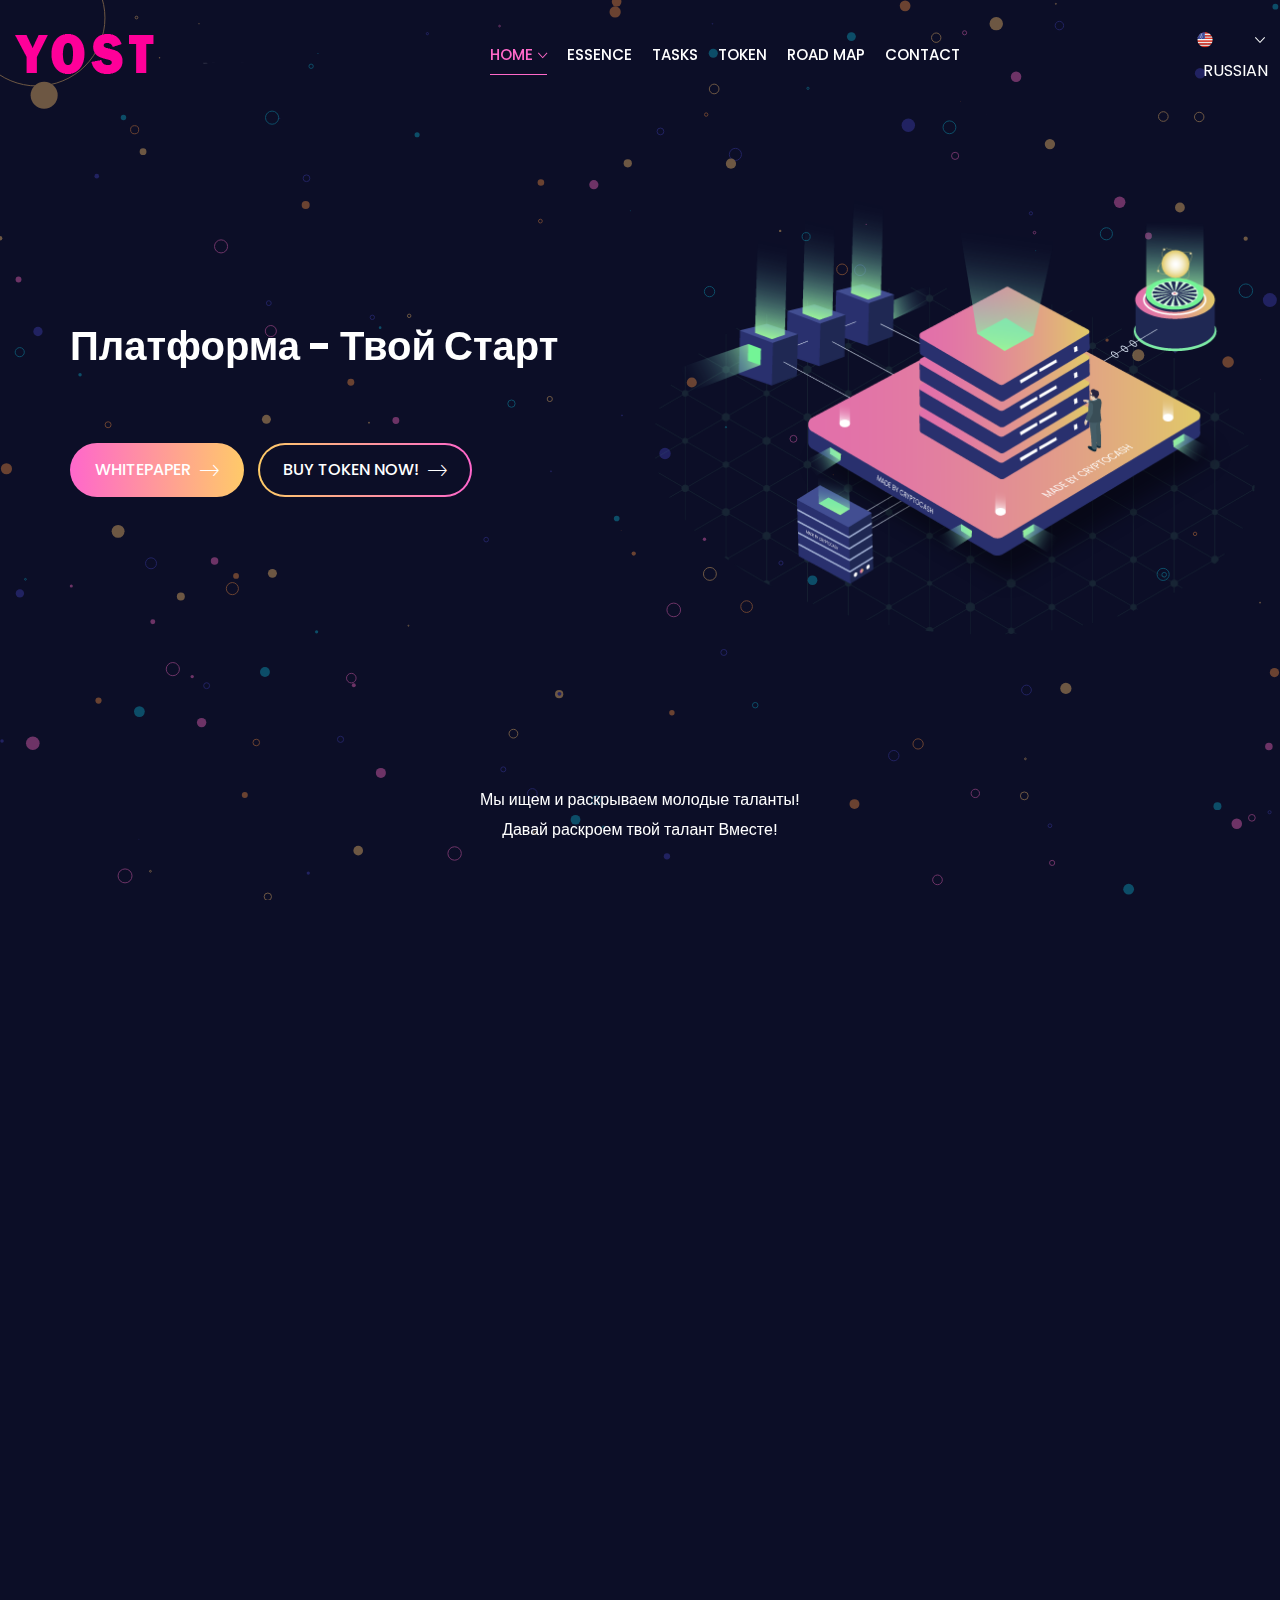
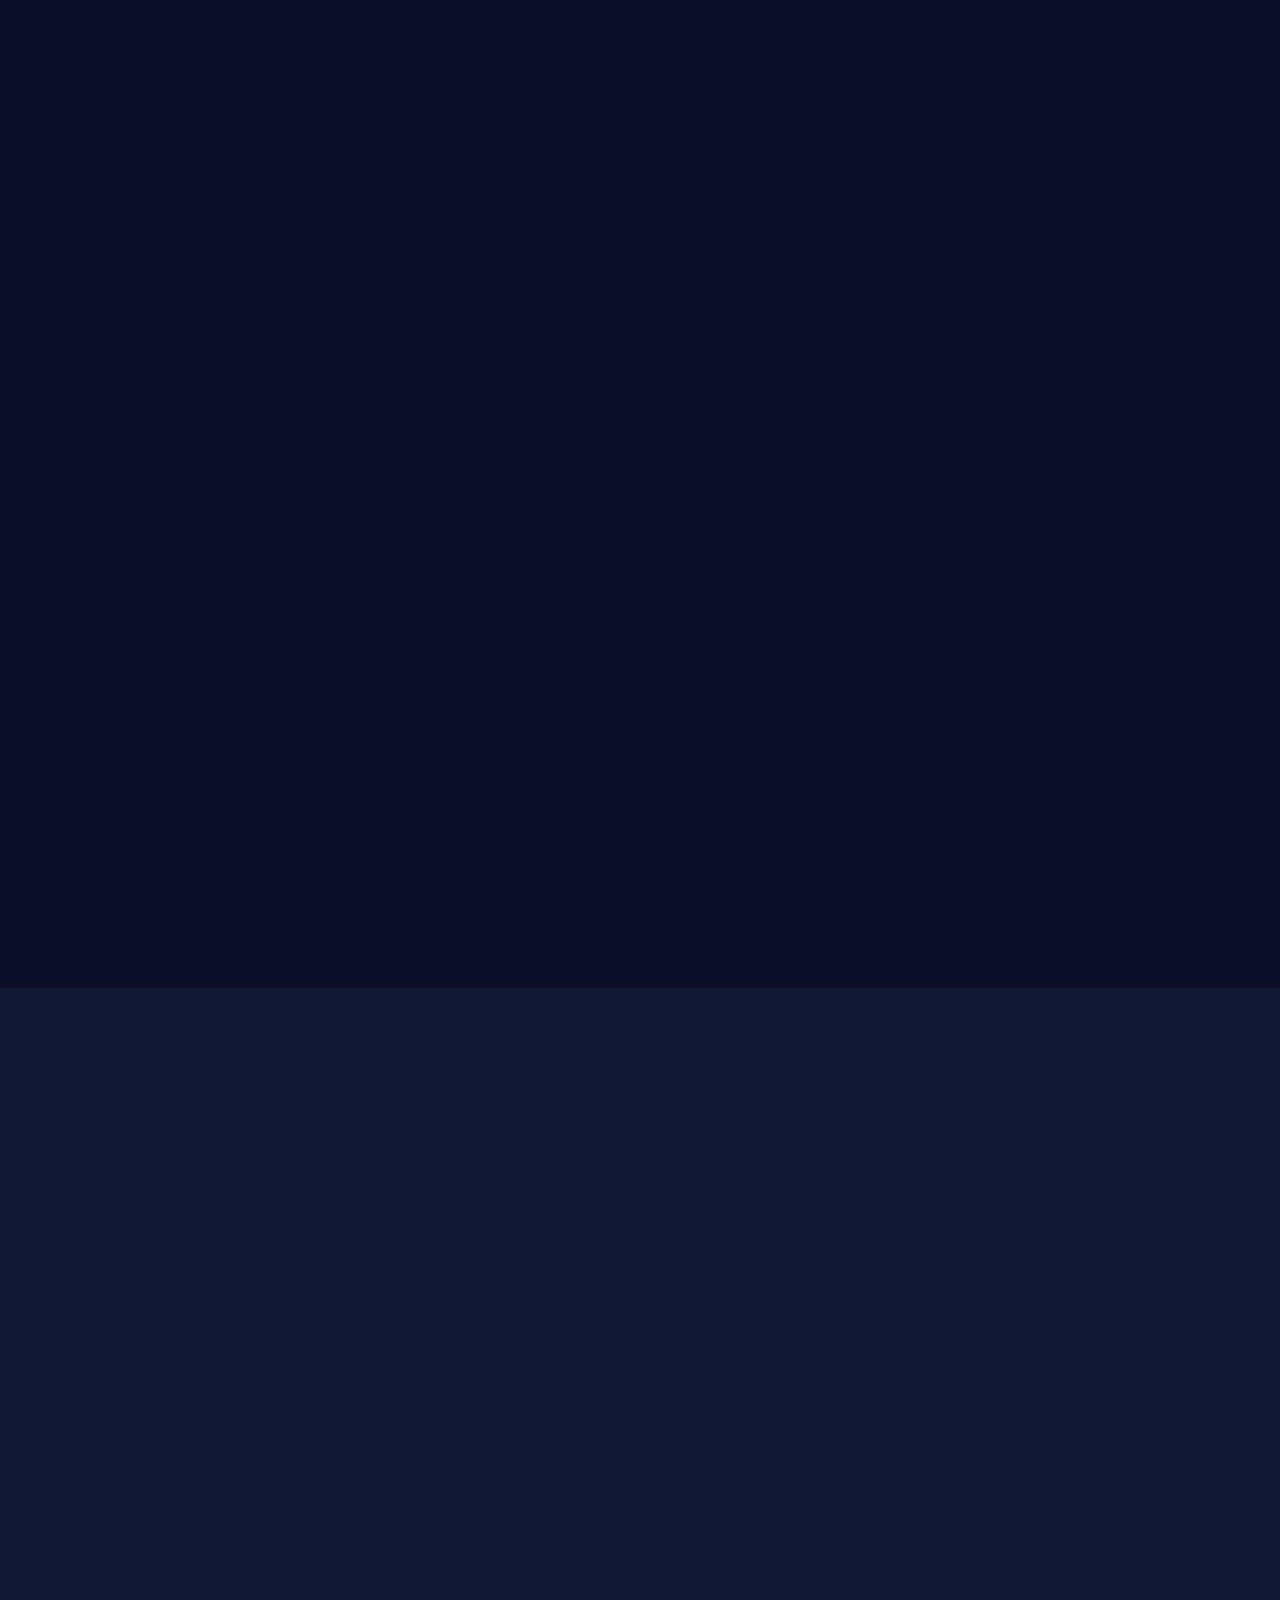
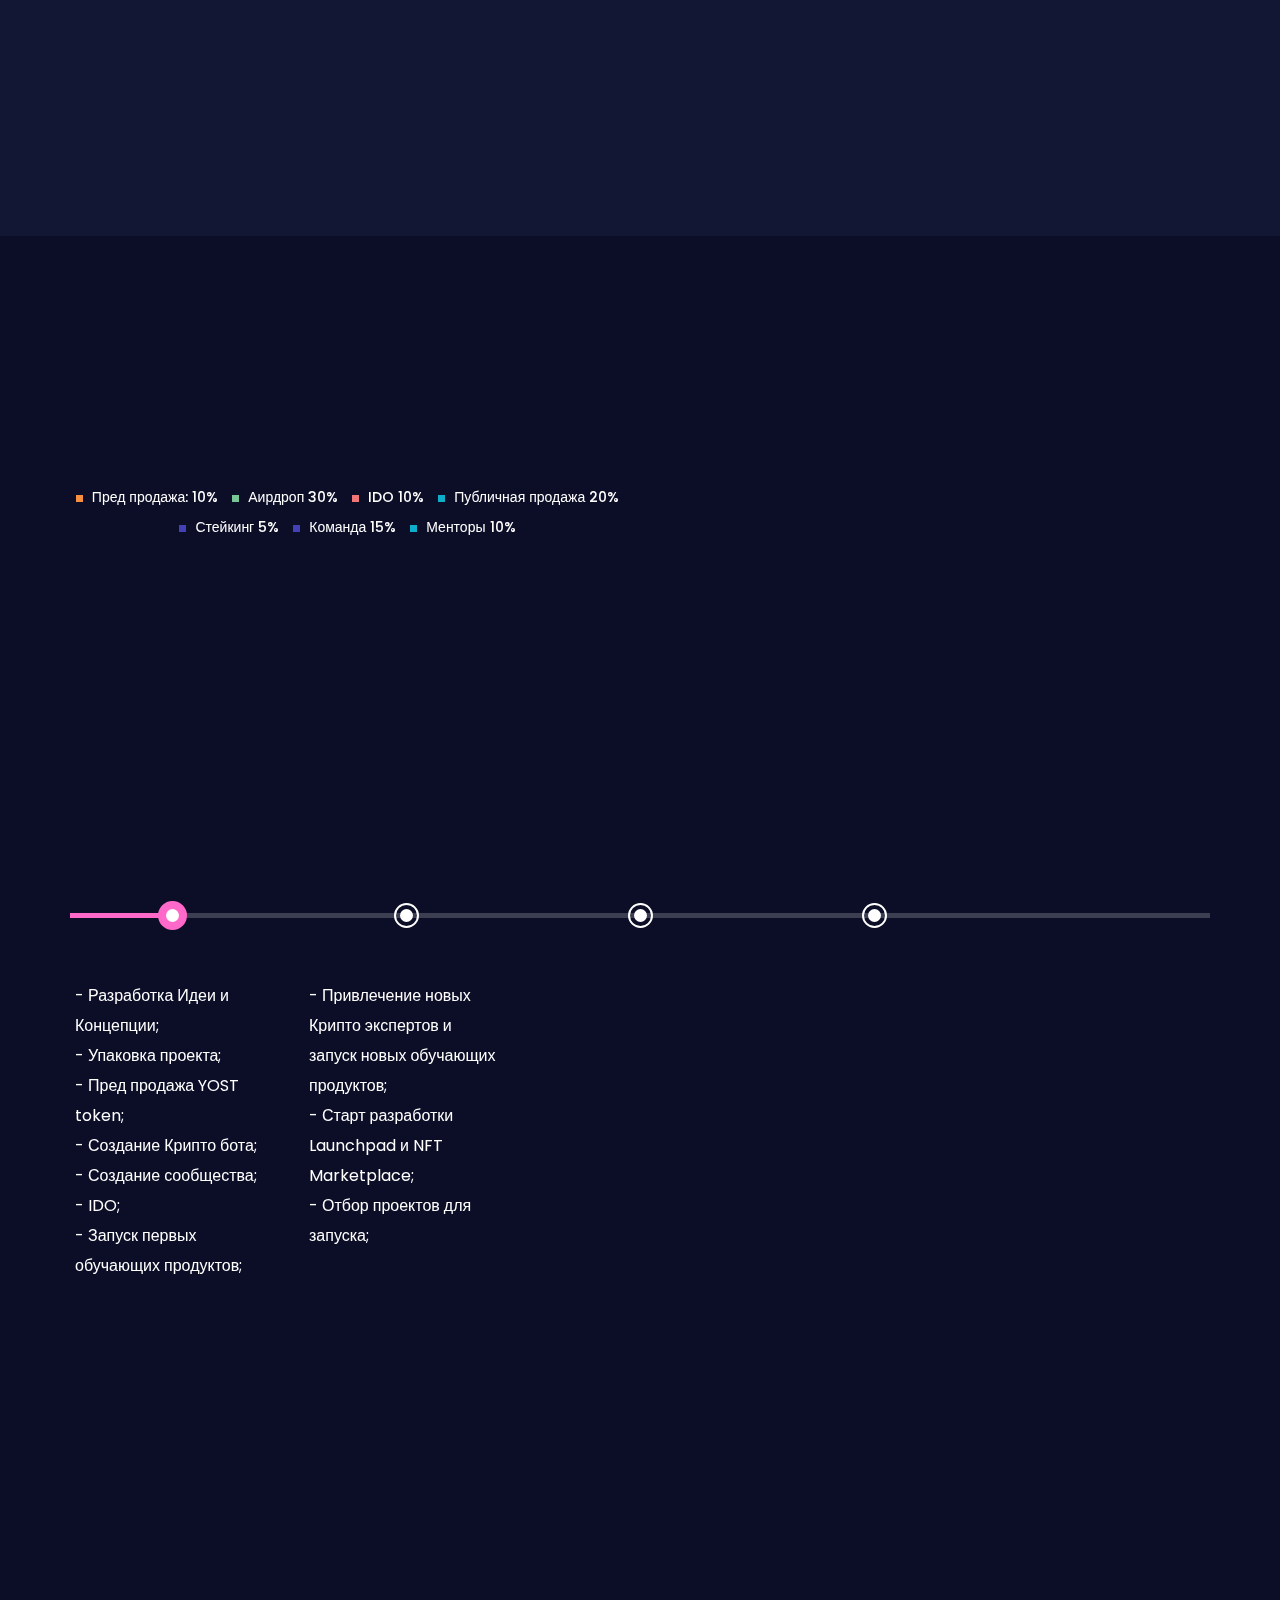
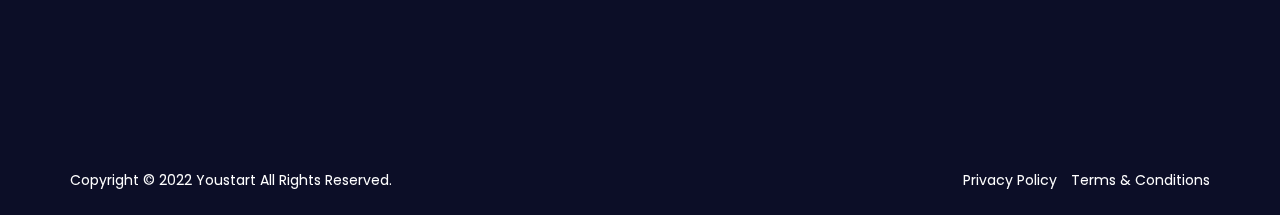
==== ru.html @ 44688e1a "Update ru.html" ====
<!DOCTYPE html>
<html lang="en">
<head>
<!-- Meta -->
<meta charset="utf-8">
<meta http-equiv="X-UA-Compatible" content="IE=edge">
<meta name="viewport" content="width=device-width, initial-scale=1">

<!-- SITE TITLE -->
<title>Project - Yourstart</title>
<!-- Favicon Icon -->
<link rel="shortcut icon" type="image/x-icon" href="images/favicon.png">
<!-- Animation CSS -->
<link rel="stylesheet" href="css/animate.css">
<!-- Latest Bootstrap min CSS -->
<link rel="stylesheet" href="css/bootstrap.min.css">
<!-- Google Font -->
<link href="https://fonts.googleapis.com/css?family=Poppins:100,200,300,400,500,600,700,800,900" rel="stylesheet">
<!-- Font Awesome CSS -->
<link rel="stylesheet" href="css/font-awesome.min.css">
<!-- ionicons CSS -->
<link rel="stylesheet" href="css/ionicons.min.css">
<!-- cryptocoins CSS -->
<link rel="stylesheet" href="css/cryptocoins.css">
<!--- owl carousel CSS-->
<link rel="stylesheet" href="css/owl.carousel.min.css">
<link rel="stylesheet" href="css/owl.theme.default.min.css">
<!-- Magnific Popup CSS -->
<link rel="stylesheet" href="css/magnific-popup.css">
<link rel="stylesheet" href="css/spop.min.css">
<!-- Style CSS -->
<link rel="stylesheet" href="css/style.css">
<link rel="stylesheet" href="css/responsive.css">
<!-- Color CSS -->
<link id="layoutstyle" rel="stylesheet" href="css/theme.css">

<!-- Global site tag (gtag.js) - Google Analytics -->
<script async src="https://www.googletagmanagera.com/gtag/js?id=UA-106310707-1"></script>
<script>
  window.dataLayer = window.dataLayer || [];
  function gtag(){dataLayer.push(arguments);}
  gtag('js', new Date());
 gtag('config', 'UA-106310707-1', { 'anonymize_ip': true });
</script>

<!-- Start of StatCounter Code -->
<script>
	<!--
	var sc_project=11921154;
	var sc_security="6c07f98b";
		var scJsHost = (("https:" == document.location.protocol) ?
		"https://secure." : "http://www.");
			//-->
			
document.write("<sc"+"ript src='" +scJsHost +"statcounter.com/counter/counter.js'></"+"script>");
</script>
<noscript><div class="statcounter"><a title="web analytics" href="https://statcountera.com/"><img class="statcounter" src="https://c.statcountera.com/11921154/0/6c07f98b/0/" alt="web analytics"></a></div></noscript>
<!-- End of StatCounter Code -->

</head>

<body class="v_dark" data-spy="scroll" data-offset="110">


<!-- START LOADER -->
<div id="loader-wrapper">
    <div id="loading-center-absolute">
        <div class="object" id="object_four"></div>
        <div class="object" id="object_three"></div>
        <div class="object" id="object_two"></div>
        <div class="object" id="object_one"></div>
    </div>
    <div class="loader-section section-left"></div>
    <div class="loader-section section-right"></div>

</div>
<!-- END LOADER --> 

<!-- START HEADER -->
<header class="header_wrap fixed-top">
	<div class="container-fluid">
		<nav class="navbar navbar-expand-lg"> 
			<a class="navbar-brand page-scroll animation" href="#home_section" data-animation="fadeInDown" data-animation-delay="1s"> 
            	<img class="logo_light" src="images/logo.png" alt="logo"> 
                <img class="logo_dark" src="images/logo_dark.png" alt="logo"> 
            </a>
            <button class="navbar-toggler animation" type="button" data-toggle="collapse" data-target="#navbarSupportedContent" aria-controls="navbarSupportedContent" aria-expanded="false" aria-label="Toggle navigation" data-animation="fadeInDown" data-animation-delay="1.1s"> 
                <span class="ion-android-menu"></span> 
            </button>
			<div class="collapse navbar-collapse" id="navbarSupportedContent">
                <ul class="navbar-nav m-auto">
                    <li class="dropdown animation" data-animation="fadeInDown" data-animation-delay="1.1s">
						<a data-toggle="dropdown" class="nav-link dropdown-toggle active" href="#">Home</a>
							
                    <li class="animation" data-animation="fadeInDown" data-animation-delay="1.2s"><a class="nav-link page-scroll nav_item" href="#service">Essence</a></li>
                    <li class="animation" data-animation="fadeInDown" data-animation-delay="1.3s"><a class="nav-link page-scroll nav_item" href="#about">Tasks</a></li>
                    <li class="animation" data-animation="fadeInDown" data-animation-delay="1.4s"><a class="nav-link page-scroll nav_item" href="#token">Token</a></li>
                    <li class="animation" data-animation="fadeInDown" data-animation-delay="1.5s"><a class="nav-link page-scroll nav_item" href="#roadmap">Road Map</a></li>
                    
                    
                    <li class="animation" data-animation="fadeInDown" data-animation-delay="1.8s"><a class="nav-link page-scroll nav_item" href="#contact">Contact</a></li>
                </ul>
                <ul class="navbar-nav nav_btn align-items-center">
                    <li class="animation" data-animation="fadeInDown" data-animation-delay="1.9s">
                        <div class="lng_dropdown">
                          <select onchange="location = this.value;" name="countries" id="lng_select">
                            <option value="ru.html" data-image="images/eng.png" data-title="Englisha">RUSSIAN</option>
                            <option value="index.html" data-image="images/eng.png" data-title="France">ENGLISH</option>
                            
                            
                          </select>
                        </div>
                    </li>
                    
                </ul>
			</div>
		</nav>
	</div>
</header>
<!-- END HEADER --> 

<!-- START SECTION BANNER -->

<section id="home_section" class="section_banner bg_black_dark" data-z-index="1" data-parallax="scroll" data-image-src="assets/images/banner_bg2.png">
    
    <canvas id="banner_canvas" class="transparent_effect fixed"></canvas>
    <div class="container">
        <div class="row align-items-center">
            <div class="col-lg-6 col-md-12 col-sm-12 order-lg-first">
                <div class="banner_text_s2 text_md_center">
                    <h1 class="animation text-white" data-animation="fadeInUp" data-animation-delay="1.1s"><strong>Платформа - Твой Старт</strong></h1>
                    
                    <div class="transparent_bg tk_counter_inner m-lg-0 banner_token text-center px-0 animation" data-animation="fadeIn" data-animation-delay="1.4s">
                       
                    </div>
                    <div class="btn_group pt-2 pb-3 animation" data-animation="fadeInUp" data-animation-delay="1.4s"> 
                        <a href="#whitepaper" class="btn btn-default btn-radius nav-link content-popupa">Whitepaper <i class="ion-ios-arrow-thin-right"></i></a> 
                        <a href="#" class="btn btn-border btn-radius">Buy Token Now! <i class="ion-ios-arrow-thin-right"></i></a> 
                    </div>
                    
                    <div id="whitepaper" class="team_pop mfp-hide">
                        <div class="row m-0">
                            <div class="col-md-7">
                                <div class="pt-3 pb-3">
                                    <div class="title_dark title_border"> 
                                        <h4>Download Whitepaper</h4>
                                        <p>A purely peer-to-peer version of electronic cash would allow online payments to be sent directly from one party to another without going through a financial institution.Digital signatures provide part of the solution, but the main benefits are lost if a trusted third party is still required to prevent double-spending.</p>
                                        <p>The network timestamps transactions by hashing them into an ongoing chain of hash-based proof-of-work, forming a record that cannot be changed without redoing the proof-of-work.</p>
										<a href="#" class="btn btn-default btn-radius">Download Now <i class="ion-ios-arrow-thin-right"></i></a>

                                    </div>
                                </div>
                            </div>
                            <div class="col-md-5"> 
                                <img class="pt-3 pb-3" src="images/whitepaper.png" alt="whitepaper"> 
                            </div>
                            
                        </div>
                    </div>
                </div>
            </div>
            <div class="col-lg-6 col-md-12 col-sm-12 order-first">
                <div class="banner_image_right res_md_mb_50 res_xs_mb_30 animation" data-animation-delay="1.5s" data-animation="fadeInRight"> 
                    <img alt="banner_vector2" src="images/banner_img2.png"> 
                </div>
          	</div>
        </div>
        </div>
    
    
    
</section>







<!-- END SECTION BANNER --> 

<!-- START SECTION SERVICES -->
<section id="service" class="small_pb small_pt">
	<div class="container">
		<div class="row align-items-center">
			<div class="col-lg-8 offset-lg-2 col-md-12 col-sm-12">
				<div class="title_default_light title_border text-center">
                  
                  <p class="animation" data-animation="fadeInUp" data-animation-delay="0.4s">
Мы ищем и раскрываем молодые таланты!

<br>
Давай раскроем твой талант Вместе!</p>

<h4 class="animation" data-animation="fadeInUp" data-animation-delay="0.2s">Essence
</h4>
        		</div>
			</div>
        </div>
        <div class="row">
            <div class="col-lg-4 col-md-6 col-sm-12">
            	<div class="box_wrap text-center animation" data-animation="fadeInUp" data-animation-delay="0.6s">
                	<img src="images/service_icon1.png" alt="service_icon1">
                    <h4>Крипто Академию</h4>
                    <p></p>
                </div>
            </div>
            
            <div class="col-lg-4 col-md-6 col-sm-12">
            	<div class="box_wrap text-center animation" data-animation="fadeInUp" data-animation-delay="1s">
                	<img src="images/service_icon3.png" alt="service_icon3">
                    <h4>Стартап инкубатор</h4>
                    
                </div>
            </div>
            <div class="col-lg-4 col-md-6 col-sm-12">
            	<div class="box_wrap text-center animation" data-animation="fadeInUp" data-animation-delay="1s">
                	<img src="images/service_icon4.png" alt="service_icon4">
                    <h4>Лаунчпад для запуска Стартапов;</h4>
                    
                </div>
            </div>
            <div class="col-lg-4  col-md-6 col-sm-12">
            	<div class="box_wrap text-center animation" data-animation="fadeInUp" data-animation-delay="1s">
                	<img src="images/service_icon5.png" alt="service_icon5">
                    <h4>NFT Маркетплейс</h4>
                    
                </div>
            </div>
            <div class="col-lg-4 col-md-6 col-sm-12">
            	<div class="box_wrap text-center animation" data-animation="fadeInUp" data-animation-delay="1s">
                	<img src="images/service_icon6.png" alt="service_icon6">
                    <h4>Маркетплейс цифровых товаров</h4>
                    
                </div>
            </div>
    	</div>
  	</div>
</section>
<!-- END SECTION SERVICES --> 

<!-- START SECTION ABOUT US -->
<section id="about" class="small_pt">
    <div class="container">
        <div class="row align-items-center">
            <div class="col-lg-6 col-md-12 col-sm-12">
            	<div class="text_md_center">
                	<img class="animation" data-animation="zoomIn" data-animation-delay="0.2s" src="images/about_img2.png" alt="aboutimg2"> 
                </div>
            </div>
            <div class="col-lg-6 col-md-12 col-sm-12 res_md_mt_30 res_sm_mt_20">
                <div class="title_default_light title_border">
                  <h4 class="animation" data-animation="fadeInUp" data-animation-delay="0.2s">Задачи</h4>
                  <p class="animation" data-animation="fadeInUp" data-animation-delay="0.4s">

🔵Повышение финансовой грамотности населения;
<br>
🔵Предоставление людям по всему миру знаний и инструментов для получения дохода на рынке криптовалют;
<br>
🔵Помощь молодым стартапам
с запуском собственных криптопроектов;
<br>
🔵Возможность для художников монетизировать свое искусство через NFT;

🔵Возможность инвестировать в проекты на ранней стадии. </p>
                  <br><br>
                  
                  <h4 class="animation" data-animation="fadeInUp" data-animation-delay="0.2s">Your Start токен - YOST</h4>
                  
                           <p class="animation" data-animation="fadeInUp" data-animation-delay="0.4s">

Применение:
<br>
- Стейкинг;
<br>
- Фарминг;
<br>
- Покупка обучающих продуктов в Крипто Академии;
<br>
- Возможность участия в Лаунчпад новых IDO;
<br>
- AirDrop от новых проектов на Launchpad;
<br>
- Оплата комиссии за выпуск и транзакции NFT на нашем Marketplace. 
</p>
                </div>
                
            </div>
        </div>
    </div>
</section>
<!-- END SECTION ABOUT US --> 

<!-- START SECTION TOKEN SALE -->
<section id="token" class="section_token token_sale bg_light_dark" data-z-index="1" data-parallax="scroll" data-image-src="assets/images/token_bg.png">
	<div class="container">
        <div class="row">
			<div class="col-lg-6 offset-lg-3 col-md-12 col-sm-12">
                <div class="title_default_light title_border text-center">
                    <h4 class="animation" data-animation="fadeInUp" data-animation-delay="0.2s">Общее предложение:<br>
10 000 000 YOST</h4>
                    <p class="animation" data-animation="fadeInUp" data-animation-delay="0.4s">
 

Your Start токен
<br>
имеет дефляционную модель.
25% дохода от продажи продуктов будет использовано для выкупа и сжигания YOST,
пока общее предложение не достигнет 1 000 000 YOST.
<br>
Стоимость токена на старте $1
<br>
Стоимость токена будет увеличиваться планомерно, пропорционально капитализации и обращению токенов на рынке.
<br>
Ценовая политика будет регулироваться за счет 
органического роста, собственного обеспечения ликвидности и предложения,
и будет направлена на устранение пампов и дампов, во избежание потери денег инвесторами.
Цена возможной продажи токена инвесторами должна быть равна или выше цены покупки.
При достижении определенного уровня цена должна не снижаться, а только расти.
<br>
Наша цель на 2030 год
поднять цену токена до $1000
<br>
Для достижения цены 1 YOST - 1000$
Нужно достичь
капитализации 1 миллиард $
и сократить общее предложение YOST 
до 1 миллиона токенов,
за счет сжигания.</p>
                </div>
			</div>
        </div>
        <div class="row align-items-center">
        	<div class="col-lg-3">
            	
                
                
            </div>
            <div class="col-lg-6">
            	<div class="token_sale res_md_mb_40 res_md_mt_40 res_sm_mb_30 res_sm_mt_30">
                    
                </div>  
            </div>
          
        </div>
    </div>
</section>
<!-- END SECTION TOKEN SALE --> 

<!-- START SECTION TOKEN PROCEEDS & DISTRIBUTION -->
<section>
	<div class="container">
		<div class="row">
			<div class="col-lg-6 col-md-12 col-sm-12 res_md_mb_40">
                <div class="title_default_light title_border text-center">
                    <h4 class="animation" data-animation="fadeInUp" data-animation-delay="0.2s">Token Distribution</h4>
                </div>
                <div class="lg_pt_20 res_sm_pt_0 text-center animation" data-animation="fadeInRight" data-animation-delay="0.2s"> 
                    <imga src="images/sale-proceeds3.png" alt="sale-proceeds3"> 
                </div>
                <div class="divider small_divider"></div>
                <ul class="list_none list_chart text-center">
                	<li>
                    	<span class="chart_bx color1"></span>
                    	<span>Пред продажа: 10%</span>
                    </li>
                    <li>
                    	<span class="chart_bx color2"></span>
                    	<span>Аирдроп 30%</span>
                    </li>
                    <li>
                    	<span class="chart_bx color3"></span>
                    	<span>IDO 10%</span>
                    </li>
                    <li>
                    	<span class="chart_bx color4"></span>
                    	<span>Публичная продажа 20%</span>
                    </li>
                    <li>
                    	<span class="chart_bx color5"></span>
                    	<span>Стейкинг 5%</span>
                    </li>
                      <li>
                    	<span class="chart_bx color5"></span>
                    	<span>Команда 15%</span>
                    </li>
                    <li>
                    	<span class="chart_bx color4"></span>
                    	<span>Менторы 10%</span>
                    </li>
                </ul>
			</div>
            
        </div>    
  </div>
</section>
<!-- END SECTION TOKEN PROCEEDS & DISTRIBUTION -->

<!-- START SECTION TIMELINE -->
<section id="roadmap" class="small_pb">
    <div class="container">
    <div class="row text-center">
      <div class="col-lg-8 col-md-12 offset-lg-2">
        <div class="title_default_light title_border text-center">
          <h4 class="animation" data-animation="fadeInUp" data-animation-delay="0.2s">Roadmap</h4>
          <p class="animation" data-animation="fadeInUp" data-animation-delay="0.4s">let's discover your talent together.</p>
        </div>
      </div>
    </div>
    </div>
    <div class="container">
  	<div class="row">
    	<div class="col-md-12">
            <div class="timeline owl-carousel small_space">
              <div class="item">
                <div class="timeline_box complete">
                  <div class="timeline_inner">
                    <div class="timeline_circle"></div>
                    <h6 class="animation" data-animation="fadeInUp" data-animation-delay="0.3s">2-3 квартал 2022</h6>
                    <p class="animation" data-animation="fadeInUp" data-animation-delay="0.4s">
    <ul style="text-align: left; color: white;">                				

- Разработка Идеи и Концепции;<br>
- Упаковка проекта;<br>
- Пред продажа YOST token;<br>
- Создание Крипто бота;<br>
- Создание сообщества;<br>
- IDO;<br>
- Запуск первых обучающих продуктов;</
</p>

     </u>            </div>
                </div>
              </div>
              
              <div class="item">
                <div class="timeline_box">
                  <div class="timeline_inner">
                    <div class="timeline_circle"></div>
                    <h6 class="animation" data-animation="fadeInUp" data-animation-delay="0.3s">4 квартал 2022</h6>
                    <p class="animation" data-animation="fadeInUp" data-animation-delay="0.4s">
                    				<ul style="text-align: left; color: white;">   
- Привлечение новых Крипто экспертов
и запуск новых обучающих продуктов;<br>
- Старт разработки Launchpad
и NFT Marketplace;<br>
- Отбор проектов для запуска;
</ul>
 </p>
                  </div>
                </div>
              </div>
              <div class="item">
                <div class="timeline_box">
                  <div class="timeline_inner">
                    <div class="timeline_circle"></div>
                    <h6 class="animation" data-animation="fadeInUp" data-animation-delay="0.3s">1 квартал 2023:</h6>
                    <p class="animation" data-animation="fadeInUp" data-animation-delay="0.4s">
- Запуск Launchpad;</p>
                  </div>
                </div>
              </div>
              <div class="item">
                <div class="timeline_box">
                  <div class="roadmap_inner">
                    <div class="timeline_circle"></div>
                    <h6 class="animation" data-animation="fadeInUp" data-animation-delay="0.3s">- 2 квартал 2023:</h6>
                    <p class="animation" data-animation="fadeInUp" data-animation-delay="0.4s">
- Запуск NFT Marketplace;</p>
                  </div>
                </div>
              </div>
              
            </div>
    	</div>
    </div>
  </div>
</section>
<!-- END SECTION TIMELINE --> 

<!-- START SECTION TEAM -->
            
<!-- END SECTION TEAM --> 

<!-- START SECTION FAQ -->
 
<!-- END SECTION FAQ -->

<!-- START SECTION BLOG -->

<!-- END SECTION BLOG -->

<!-- START CLIENTS SECTION -->

<!-- END CLIENTS SECTION -->

<!-- START SECTION CONTACT -->
<section id="contact" class="contact_section small_pt">
	<div class="container">
    	<div class="row">
        	<div class="col-lg-8 col-md-12 offset-lg-2">
              <div class="title_default_light title_border text-center">
                <h4 class="animation" data-animation="fadeInUp" data-animation-delay="0.2s">Get In Touch!</h4>
              </div>
            </div>
        </div>
        <div class="row align-items-center small_space">
            <div class="col-lg-4 col-md-6 offset-lg-2">
            	<div class="bg_light_dark  contact_box_s2 animation" data-animation="fadeInLeft" data-animation-delay="0.1s">
                    <div class="contact_title">
                        <h5 class="animation" data-animation="fadeInUp" data-animation-delay="0.2s">Contact With Us</h5>
                        
                    </div>
           
                  <div class="contct_follow pt-2 pt-md-4">
                      <span class="text-uppercase animation" data-animation="fadeInUp" data-animation-delay="0.2s">Follow Us</span>
                      <ul class="list_none social_icon">
                        <li class="animation" data-animation="fadeInUp" data-animation-delay="0.4s"><a href="#"><i class=" fa fa-facebook"></i></a></li>
                        <li class="animation" data-animation="fadeInUp" data-animation-delay="0.5s"><a href="#"><i class=" fa fa-twitter"></i></a></li>
                        
                        <li class="animation" data-animation="fadeInUp" data-animation-delay="0.7s"><a href="#"><i class=" fa fa-pinterest"></i></a></li>
                        
                     </ul>
                 </div>
              	</div>
            </div>
            <div class="col-lg-5 col-md-6">
            	<div class="pt-4 pt-md-0 animation" data-animation="fadeInRight" data-animation-delay="0.1s">
        
                </div>
        	</div>
        </div>
	</div>
</section>
<!-- END SECTION CONTACT --> 

<!-- START FOOTER SECTION -->
<footer>

    <div class="bottom_footer">
    <div class="container">
      <div class="row">
        <div class="col-md-6">
          <p class="copyright">Copyright &copy; 2022 Youstart All Rights Reserved.</p>
        </div>
        <div class="col-md-6">
          <ul class="list_none footer_menu">
            <li><a href="#">Privacy Policy</a></li>
            <li><a href="#">Terms & Conditions</a></li>
          </ul>
        </div>
      </div>
    </div>
    </div>
</footer>
<!-- END FOOTER SECTION --> 

<a href="#" class="scrollup btn-default"><i class="ion-ios-arrow-up"></i></a> 

<!-- Latest jQuery --> 
<script src="js/jquery-1.12.4.min.js"></script> 
<!-- Latest compiled and minified Bootstrap --> 
<script src="js/bootstrap.min.js"></script> 
<!-- owl-carousel min js  --> 
<script src="js/owl.carousel.min.js"></script> 
<!-- magnific-popup min js  --> 
<script src="js/magnific-popup.min.js"></script> 
<!-- waypoints min js  --> 
<script src="js/waypoints.min.js"></script> 
<!-- parallax js  --> 
<script src="js/parallax.js"></script> 
<!-- countdown js  --> 
<script src="js/jquery.countdown.min.js"></script> 
<!-- particles min js  --> 
<script src="js/particles.min.js"></script> 
<!-- scripts js --> 
<script src="js/jquery.dd.min.js"></script> 
<!-- jquery.counterup.min js --> 
<script src="js/jquery.counterup.min.js"></script> 
<!-- modern_canvas js --> 
<script src="js/modern_canvas.js"></script> 
<script src="js/spop.min.js"></script> 
<script src="js/notification.js"></script> 
<!-- scripts js --> 
<script src="js/scripts.js"></script>
</body>
</html>
---- css/cryptocoins.css ----
/*! Cryptocoins - cryptocurrency icon font | https://github.com/allienworks/cryptocoins */

@font-face {
  font-family: "cryptocoins";
  src: url('../fonts/cryptocoins.woff2') format('woff2'),
    url('../fonts/cryptocoins.woff') format('woff'),
    url('../fonts/cryptocoins.ttf') format('truetype');
}

/* .cc:before { */
.cc::before {
  font-family: "cryptocoins";
    -webkit-font-smoothing: antialiased;
    -moz-osx-font-smoothing: grayscale;
  font-style: normal;
  font-variant: normal;
  font-weight: normal;
  /* speak: none; only necessary if not using the private unicode range (firstGlyph option) */
  text-decoration: none;
  text-transform: none;
}


.cc.ADA-alt::before {
  content: "\E001";
}

.cc.ADA::before {
  content: "\E002";
}

.cc.ADC-alt::before {
  content: "\E003";
}

.cc.ADC::before {
  content: "\E004";
}

.cc.AEON-alt::before {
  content: "\E005";
}

.cc.AEON::before {
  content: "\E006";
}

.cc.AMP-alt::before {
  content: "\E007";
}

.cc.AMP::before {
  content: "\E008";
}

.cc.ANC-alt::before {
  content: "\E009";
}

.cc.ANC::before {
  content: "\E00A";
}

.cc.ARCH-alt::before {
  content: "\E00B";
}

.cc.ARCH::before {
  content: "\E00C";
}

.cc.ARDR-alt::before {
  content: "\E00D";
}

.cc.ARDR::before {
  content: "\E00E";
}

.cc.ARK-alt::before {
  content: "\E00F";
}

.cc.ARK::before {
  content: "\E010";
}

.cc.AST::before {
  content: "\E011";
}

.cc.AUR-alt::before {
  content: "\E012";
}

.cc.AUR::before {
  content: "\E013";
}

.cc.BANX-alt::before {
  content: "\E014";
}

.cc.BANX::before {
  content: "\E015";
}

.cc.BAT-alt::before {
  content: "\E016";
}

.cc.BAT::before {
  content: "\E017";
}

.cc.BAY-alt::before {
  content: "\E018";
}

.cc.BAY::before {
  content: "\E019";
}

.cc.BC-alt::before {
  content: "\E01A";
}

.cc.BC::before {
  content: "\E01B";
}

.cc.BCH-alt::before {
  content: "\E01C";
}

.cc.BCH::before {
  content: "\E01D";
}

.cc.BCN-alt::before {
  content: "\E01E";
}

.cc.BCN::before {
  content: "\E01F";
}

.cc.BCY::before {
  content: "\E020";
}

.cc.BELA::before {
  content: "\E021";
}

.cc.BFT-alt::before {
  content: "\E022";
}

.cc.BFT::before {
  content: "\E023";
}

.cc.BLZ::before {
  content: "\E024";
}

.cc.BRK-alt::before {
  content: "\E025";
}

.cc.BRK::before {
  content: "\E026";
}

.cc.BRX-alt::before {
  content: "\E027";
}

.cc.BRX::before {
  content: "\E028";
}

.cc.BSD-alt::before {
  content: "\E029";
}

.cc.BSD::before {
  content: "\E02A";
}

.cc.BTA::before {
  content: "\E02B";
}

.cc.BTC-alt::before {
  content: "\E02C";
}

.cc.BTC::before {
  content: "\E02D";
}

.cc.BTCD-alt::before {
  content: "\E02E";
}

.cc.BTCD::before {
  content: "\E02F";
}

.cc.BTCP-alt::before {
  content: "\E030";
}

.cc.BTCP::before {
  content: "\E031";
}

.cc.BTM-alt::before {
  content: "\E032";
}

.cc.BTM::before {
  content: "\E033";
}

.cc.BTS-alt::before {
  content: "\E034";
}

.cc.BTS::before {
  content: "\E035";
}

.cc.BURST::before {
  content: "\E036";
}

.cc.CLAM-alt::before {
  content: "\E037";
}

.cc.CLAM::before {
  content: "\E038";
}

.cc.CLOAK-alt::before {
  content: "\E039";
}

.cc.CLOAK::before {
  content: "\E03A";
}

.cc.CVC-alt::before {
  content: "\E03B";
}

.cc.CVC::before {
  content: "\E03C";
}

.cc.DAO-alt::before {
  content: "\E03D";
}

.cc.DAO::before {
  content: "\E03E";
}

.cc.DASH-alt::before {
  content: "\E03F";
}

.cc.DASH::before {
  content: "\E040";
}

.cc.DCR-alt::before {
  content: "\E041";
}

.cc.DCR::before {
  content: "\E042";
}

.cc.DCT-alt::before {
  content: "\E043";
}

.cc.DCT::before {
  content: "\E044";
}

.cc.DGB-alt::before {
  content: "\E045";
}

.cc.DGB::before {
  content: "\E046";
}

.cc.DGD::before {
  content: "\E047";
}

.cc.DGX::before {
  content: "\E048";
}

.cc.DMD-alt::before {
  content: "\E049";
}

.cc.DMD::before {
  content: "\E04A";
}

.cc.DOGE-alt::before {
  content: "\E04B";
}

.cc.DOGE::before {
  content: "\E04C";
}

.cc.EMC-alt::before {
  content: "\E04D";
}

.cc.EMC::before {
  content: "\E04E";
}

.cc.EMC2-alt::before {
  content: "\E04F";
}

.cc.EMC2::before {
  content: "\E050";
}

.cc.EOS-alt::before {
  content: "\E051";
}

.cc.EOS::before {
  content: "\E052";
}

.cc.ERC-alt::before {
  content: "\E053";
}

.cc.ERC::before {
  content: "\E054";
}

.cc.ETC-alt::before {
  content: "\E055";
}

.cc.ETC::before {
  content: "\E056";
}

.cc.ETH-alt::before {
  content: "\E057";
}

.cc.ETH::before {
  content: "\E058";
}

.cc.EXP-alt::before {
  content: "\E059";
}

.cc.EXP::before {
  content: "\E05A";
}

.cc.FC2-alt::before {
  content: "\E05B";
}

.cc.FC2::before {
  content: "\E05C";
}

.cc.FCT-alt::before {
  content: "\E05D";
}

.cc.FCT::before {
  content: "\E05E";
}

.cc.FLDC-alt::before {
  content: "\E05F";
}

.cc.FLDC::before {
  content: "\E060";
}

.cc.FLO-alt::before {
  content: "\E061";
}

.cc.FLO::before {
  content: "\E062";
}

.cc.FRK-alt::before {
  content: "\E063";
}

.cc.FRK::before {
  content: "\E064";
}

.cc.FTC-alt::before {
  content: "\E065";
}

.cc.FTC::before {
  content: "\E066";
}

.cc.FUN::before {
  content: "\E067";
}

.cc.GAME-alt::before {
  content: "\E068";
}

.cc.GAME::before {
  content: "\E069";
}

.cc.GBYTE-alt::before {
  content: "\E06A";
}

.cc.GBYTE::before {
  content: "\E06B";
}

.cc.GDC-alt::before {
  content: "\E06C";
}

.cc.GDC::before {
  content: "\E06D";
}

.cc.GEMZ-alt::before {
  content: "\E06E";
}

.cc.GEMZ::before {
  content: "\E06F";
}

.cc.GLD-alt::before {
  content: "\E070";
}

.cc.GLD::before {
  content: "\E071";
}

.cc.GNO-alt::before {
  content: "\E072";
}

.cc.GNO::before {
  content: "\E073";
}

.cc.GNT-alt::before {
  content: "\E074";
}

.cc.GNT::before {
  content: "\E075";
}

.cc.GOLOS-alt::before {
  content: "\E076";
}

.cc.GOLOS::before {
  content: "\E077";
}

.cc.GRC-alt::before {
  content: "\E078";
}

.cc.GRC::before {
  content: "\E079";
}

.cc.GRS::before {
  content: "\E07A";
}

.cc.HEAT-alt::before {
  content: "\E07B";
}

.cc.HEAT::before {
  content: "\E07C";
}

.cc.HUC-alt::before {
  content: "\E07D";
}

.cc.HUC::before {
  content: "\E07E";
}

.cc.ICN-alt::before {
  content: "\E07F";
}

.cc.ICN::before {
  content: "\E080";
}

.cc.IFC-alt::before {
  content: "\E081";
}

.cc.IFC::before {
  content: "\E082";
}

.cc.INCNT-alt::before {
  content: "\E083";
}

.cc.INCNT::before {
  content: "\E084";
}

.cc.IOC-alt::before {
  content: "\E085";
}

.cc.IOC::before {
  content: "\E086";
}

.cc.IOTA-alt::before {
  content: "\E087";
}

.cc.IOTA::before {
  content: "\E088";
}

.cc.JBS-alt::before {
  content: "\E089";
}

.cc.JBS::before {
  content: "\E08A";
}

.cc.KMD-alt::before {
  content: "\E08B";
}

.cc.KMD::before {
  content: "\E08C";
}

.cc.KOBO::before {
  content: "\E08D";
}

.cc.KORE-alt::before {
  content: "\E08E";
}

.cc.KORE::before {
  content: "\E08F";
}

.cc.LBC-alt::before {
  content: "\E090";
}

.cc.LBC::before {
  content: "\E091";
}

.cc.LDOGE-alt::before {
  content: "\E092";
}

.cc.LDOGE::before {
  content: "\E093";
}

.cc.LSK-alt::before {
  content: "\E094";
}

.cc.LSK::before {
  content: "\E095";
}

.cc.LTC-alt::before {
  content: "\E096";
}

.cc.LTC::before {
  content: "\E097";
}

.cc.MAID-alt::before {
  content: "\E098";
}

.cc.MAID::before {
  content: "\E099";
}

.cc.MARKS-alt::before {
  content: "\E09A";
}

.cc.MARKS::before {
  content: "\E09B";
}

.cc.MCO-alt::before {
  content: "\E09C";
}

.cc.MCO::before {
  content: "\E09D";
}

.cc.MINT-alt::before {
  content: "\E09E";
}

.cc.MINT::before {
  content: "\E09F";
}

.cc.MONA-alt::before {
  content: "\E0A0";
}

.cc.MONA::before {
  content: "\E0A1";
}

.cc.MRC::before {
  content: "\E0A2";
}

.cc.MSC-alt::before {
  content: "\E0A3";
}

.cc.MSC::before {
  content: "\E0A4";
}

.cc.MTL-alt::before {
  content: "\E0A5";
}

.cc.MTL::before {
  content: "\E0A6";
}

.cc.MTR-alt::before {
  content: "\E0A7";
}

.cc.MTR::before {
  content: "\E0A8";
}

.cc.MUE-alt::before {
  content: "\E0A9";
}

.cc.MUE::before {
  content: "\E0AA";
}

.cc.MYST-alt::before {
  content: "\E0AB";
}

.cc.MYST::before {
  content: "\E0AC";
}

.cc.NAV-alt::before {
  content: "\E0AD";
}

.cc.NAV::before {
  content: "\E0AE";
}

.cc.NBT::before {
  content: "\E0AF";
}

.cc.NEO-alt::before {
  content: "\E0B0";
}

.cc.NEO::before {
  content: "\E0B1";
}

.cc.NEOS-alt::before {
  content: "\E0B2";
}

.cc.NEOS::before {
  content: "\E0B3";
}

.cc.NEU-alt::before {
  content: "\E0B4";
}

.cc.NEU::before {
  content: "\E0B5";
}

.cc.NLG-alt::before {
  content: "\E0B6";
}

.cc.NLG::before {
  content: "\E0B7";
}

.cc.NMC-alt::before {
  content: "\E0B8";
}

.cc.NMC::before {
  content: "\E0B9";
}

.cc.NMR::before {
  content: "\E0BA";
}

.cc.NOTE-alt::before {
  content: "\E0BB";
}

.cc.NOTE::before {
  content: "\E0BC";
}

.cc.NVC-alt::before {
  content: "\E0BD";
}

.cc.NVC::before {
  content: "\E0BE";
}

.cc.NXT-alt::before {
  content: "\E0BF";
}

.cc.NXT::before {
  content: "\E0C0";
}

.cc.OK-alt::before {
  content: "\E0C1";
}

.cc.OK::before {
  content: "\E0C2";
}

.cc.OMG-alt::before {
  content: "\E0C3";
}

.cc.OMG::before {
  content: "\E0C4";
}

.cc.OMNI-alt::before {
  content: "\E0C5";
}

.cc.OMNI::before {
  content: "\E0C6";
}

.cc.OPAL-alt::before {
  content: "\E0C7";
}

.cc.OPAL::before {
  content: "\E0C8";
}

.cc.PART-alt::before {
  content: "\E0C9";
}

.cc.PART::before {
  content: "\E0CA";
}

.cc.PASC::before {
  content: "\E0CB";
}

.cc.PIGGY-alt::before {
  content: "\E0CC";
}

.cc.PIGGY::before {
  content: "\E0CD";
}

.cc.PINK-alt::before {
  content: "\E0CE";
}

.cc.PINK::before {
  content: "\E0CF";
}

.cc.PIVX-alt::before {
  content: "\E0D0";
}

.cc.PIVX::before {
  content: "\E0D1";
}

.cc.POT-alt::before {
  content: "\E0D2";
}

.cc.POT::before {
  content: "\E0D3";
}

.cc.PPC-alt::before {
  content: "\E0D4";
}

.cc.PPC::before {
  content: "\E0D5";
}

.cc.QRK-alt::before {
  content: "\E0D6";
}

.cc.QRK::before {
  content: "\E0D7";
}

.cc.QTUM-alt::before {
  content: "\E0D8";
}

.cc.QTUM::before {
  content: "\E0D9";
}

.cc.RADS-alt::before {
  content: "\E0DA";
}

.cc.RADS::before {
  content: "\E0DB";
}

.cc.RBIES-alt::before {
  content: "\E0DC";
}

.cc.RBIES::before {
  content: "\E0DD";
}

.cc.RBT-alt::before {
  content: "\E0DE";
}

.cc.RBT::before {
  content: "\E0DF";
}

.cc.RBY-alt::before {
  content: "\E0E0";
}

.cc.RBY::before {
  content: "\E0E1";
}

.cc.RDD-alt::before {
  content: "\E0E2";
}

.cc.RDD::before {
  content: "\E0E3";
}

.cc.REP-alt::before {
  content: "\E0E4";
}

.cc.REP::before {
  content: "\E0E5";
}

.cc.RHOC::before {
  content: "\E0E6";
}

.cc.RIC-alt::before {
  content: "\E0E7";
}

.cc.RIC::before {
  content: "\E0E8";
}

.cc.RISE-alt::before {
  content: "\E0E9";
}

.cc.RISE::before {
  content: "\E0EA";
}

.cc.SALT-alt::before {
  content: "\E0EB";
}

.cc.SALT::before {
  content: "\E0EC";
}

.cc.SAR-alt::before {
  content: "\E0ED";
}

.cc.SAR::before {
  content: "\E0EE";
}

.cc.SCOT-alt::before {
  content: "\E0EF";
}

.cc.SCOT::before {
  content: "\E0F0";
}

.cc.SDC-alt::before {
  content: "\E0F1";
}

.cc.SDC::before {
  content: "\E0F2";
}

.cc.SIA-alt::before {
  content: "\E0F3";
}

.cc.SIA::before {
  content: "\E0F4";
}

.cc.SJCX-alt::before {
  content: "\E0F5";
}

.cc.SJCX::before {
  content: "\E0F6";
}

.cc.SLG-alt::before {
  content: "\E0F7";
}

.cc.SLG::before {
  content: "\E0F8";
}

.cc.SLS-alt::before {
  content: "\E0F9";
}

.cc.SLS::before {
  content: "\E0FA";
}

.cc.SNRG-alt::before {
  content: "\E0FB";
}

.cc.SNRG::before {
  content: "\E0FC";
}

.cc.START-alt::before {
  content: "\E0FD";
}

.cc.START::before {
  content: "\E0FE";
}

.cc.STEEM-alt::before {
  content: "\E0FF";
}

.cc.STEEM::before {
  content: "\E100";
}

.cc.STRAT-alt::before {
  content: "\E101";
}

.cc.STRAT::before {
  content: "\E102";
}

.cc.SWIFT-alt::before {
  content: "\E103";
}

.cc.SWIFT::before {
  content: "\E104";
}

.cc.SYNC-alt::before {
  content: "\E105";
}

.cc.SYNC::before {
  content: "\E106";
}

.cc.SYS-alt::before {
  content: "\E107";
}

.cc.SYS::before {
  content: "\E108";
}

.cc.TRIG-alt::before {
  content: "\E109";
}

.cc.TRIG::before {
  content: "\E10A";
}

.cc.TX-alt::before {
  content: "\E10B";
}

.cc.TX::before {
  content: "\E10C";
}

.cc.UBQ-alt::before {
  content: "\E10D";
}

.cc.UBQ::before {
  content: "\E10E";
}

.cc.UNITY-alt::before {
  content: "\E10F";
}

.cc.UNITY::before {
  content: "\E110";
}

.cc.USDT-alt::before {
  content: "\E111";
}

.cc.USDT::before {
  content: "\E112";
}

.cc.VIA-alt::before {
  content: "\E113";
}

.cc.VIA::before {
  content: "\E114";
}

.cc.VIOR-alt::before {
  content: "\E115";
}

.cc.VIOR::before {
  content: "\E116";
}

.cc.VNL-alt::before {
  content: "\E117";
}

.cc.VNL::before {
  content: "\E118";
}

.cc.VPN-alt::before {
  content: "\E119";
}

.cc.VPN::before {
  content: "\E11A";
}

.cc.VRC-alt::before {
  content: "\E11B";
}

.cc.VRC::before {
  content: "\E11C";
}

.cc.VTC-alt::before {
  content: "\E11D";
}

.cc.VTC::before {
  content: "\E11E";
}

.cc.WAVES-alt::before {
  content: "\E11F";
}

.cc.WAVES::before {
  content: "\E120";
}

.cc.XAI-alt::before {
  content: "\E121";
}

.cc.XAI::before {
  content: "\E122";
}

.cc.XBC::before {
  content: "\E123";
}

.cc.XBS-alt::before {
  content: "\E124";
}

.cc.XBS::before {
  content: "\E125";
}

.cc.XCP-alt::before {
  content: "\E126";
}

.cc.XCP::before {
  content: "\E127";
}

.cc.XEM-alt::before {
  content: "\E128";
}

.cc.XEM::before {
  content: "\E129";
}

.cc.XLM-alt::before {
  content: "\E12A";
}

.cc.XLM::before {
  content: "\E12B";
}

.cc.XMR::before {
  content: "\E12C";
}

.cc.XMY::before {
  content: "\E12D";
}

.cc.XPM-alt::before {
  content: "\E12E";
}

.cc.XPM::before {
  content: "\E12F";
}

.cc.XRP-alt::before {
  content: "\E130";
}

.cc.XRP::before {
  content: "\E131";
}

.cc.XTZ-alt::before {
  content: "\E132";
}

.cc.XTZ::before {
  content: "\E133";
}

.cc.XVC-alt::before {
  content: "\E134";
}

.cc.XVC::before {
  content: "\E135";
}

.cc.XVG-alt::before {
  content: "\E136";
}

.cc.XVG::before {
  content: "\E137";
}

.cc.XZC-alt::before {
  content: "\E138";
}

.cc.XZC::before {
  content: "\E139";
}

.cc.YBC-alt::before {
  content: "\E13A";
}

.cc.YBC::before {
  content: "\E13B";
}

.cc.ZEC-alt::before {
  content: "\E13C";
}

.cc.ZEC::before {
  content: "\E13D";
}

.cc.ZEIT-alt::before {
  content: "\E13E";
}

.cc.ZEIT::before {
  content: "\E13F";
}

.cc.ZRX-alt::before {
  content: "\E140";
}

.cc.ZRX::before {
  content: "\E141";
}
---- css/spop.min.css ----
@charset "UTF-8";/*!
 * smallPop 0.1.2 | https://github.com/silvio-r/spop
 * Copyright (c) 2015 Sílvio Rosa @silvior_
 * MIT license
 */.spop-container{z-index:2000;position:fixed}.spop-container,.spop-container *,.spop-container :after,.spop-container :before{box-sizing:border-box}.spop--top-left{top:0;left:0}.spop--top-left .spop{-webkit-transform-origin:0 0;-ms-transform-origin:0 0;transform-origin:0 0}.spop--top-center{top:0;left:50%;-webkit-transform:translateX(-50%);-ms-transform:translateX(-50%);transform:translateX(-50%)}.spop--top-center .spop{-webkit-transform-origin:50% 0;-ms-transform-origin:50% 0;transform-origin:50% 0}.spop--top-right{top:0;right:0}.spop--top-right .spop{-webkit-transform-origin:100% 0;-ms-transform-origin:100% 0;transform-origin:100% 0}.spop--center{top:50%;left:50%;-webkit-transform:translate3d(-50%,-50%,0);transform:translate3d(-50%,-50%,0)}.spop--center .spop{-webkit-transform-origin:50% 0;-ms-transform-origin:50% 0;transform-origin:50% 0}.spop--bottom-left{bottom:0;left:0}.spop--bottom-left .spop{-webkit-transform-origin:0 100%;-ms-transform-origin:0 100%;transform-origin:0 100%}.spop--bottom-center{bottom:0;left:50%;-webkit-transform:translateX(-50%);-ms-transform:translateX(-50%);transform:translateX(-50%)}.spop--bottom-center .spop{-webkit-transform-origin:50% 100%;-ms-transform-origin:50% 100%;transform-origin:50% 100%}.spop--bottom-right{bottom:0;right:0}.spop--bottom-right .spop{-webkit-transform-origin:100% 100%;-ms-transform-origin:100% 100%;transform-origin:100% 100%}@media screen and (max-width:30em){.spop--bottom-center,.spop--bottom-left,.spop--bottom-right,.spop--top-center,.spop--top-left,.spop--top-right{top:auto;bottom:0;left:0;right:0;margin-left:0;-webkit-transform:translateX(0);-ms-transform:translateX(0);transform:translateX(0)}.spop--bottom-center .spop,.spop--bottom-left .spop,.spop--bottom-right .spop,.spop--top-center .spop,.spop--top-left .spop,.spop--top-right .spop{-webkit-transform-origin:50% 100%;-ms-transform-origin:50% 100%;transform-origin:50% 100%}.spop{border-bottom:1px solid rgba(0,0,0,.15)}}.spop{position:relative;min-height:56px;line-height:1.25;font-size:14px;-webkit-transform:translateZ(0);transform:translateZ(0)}@media screen and (min-width:30em){.spop{border-radius:2px;width:320px;margin:.7em}}.spop--error,.spop--info,.spop--success,.spop--warning{color:#fff;background-color:#454A56}@-webkit-keyframes spopIn{0%{-webkit-transform:scale(.2,.2);transform:scale(.2,.2)}95%{-webkit-transform:scale(1.1,1.1);transform:scale(1.1,1.1)}100%{-webkit-transform:scale(1,1);transform:scale(1,1)}}@keyframes spopIn{0%{-webkit-transform:scale(.2,.2);transform:scale(.2,.2)}95%{-webkit-transform:scale(1.1,1.1);transform:scale(1.1,1.1)}100%{-webkit-transform:scale(1,1);transform:scale(1,1)}}@-webkit-keyframes spopOut{0%{opacity:1;-webkit-transform:scale(1,1);transform:scale(1,1)}20%{-webkit-transform:scale(1.1,1.1);transform:scale(1.1,1.1)}100%{opacity:0;-webkit-transform:scale(0,0);transform:scale(0,0)}}@keyframes spopOut{0%{opacity:1;-webkit-transform:scale(1,1);transform:scale(1,1)}20%{-webkit-transform:scale(1.1,1.1);transform:scale(1.1,1.1)}100%{opacity:0;-webkit-transform:scale(0,0);transform:scale(0,0)}}.spop--out{-webkit-animation:spopOut .4s ease-in-out;animation:spopOut .4s ease-in-out}.spop--in{-webkit-animation:spopIn .4s ease-in-out;animation:spopIn .4s ease-in-out}.spop-body{padding:1.4em}.spop-body p{margin:0}.spop-body a{color:#fff;text-decoration:underline}.spop-body a:hover{color:rgba(255,255,255,.8);text-decoration:none}.spop-title{margin-top:0;margin-bottom:.25em;color:#fff}.spop-close{position:absolute;right:0;top:0;height:32px;width:32px;padding-top:7px;padding-right:7px;font-size:22px;font-weight:700;text-align:right;line-height:.6;color:#fff;opacity:.5}.spop-close:hover{opacity:.7;cursor:pointer}.spop-icon{position:absolute;top:13px;left:16px;width:30px;height:30px;border-radius:50%;-webkit-animation:spopIn .4s .4s ease-in-out;animation:spopIn .4s .4s ease-in-out}.spop-icon:after,.spop-icon:before{content:"";position:absolute;display:block}.spop-icon+.spop-body{padding-left:4.2em}.spop-icon--error,.spop-icon--info{border:2px solid #3a95ed}.spop-icon--error:before,.spop-icon--info:before{top:5px;left:11px;width:4px;height:4px;background-color:#3a95ed}.spop-icon--error:after,.spop-icon--info:after{top:12px;left:11px;width:4px;height:9px;background-color:#3a95ed}.spop-icon--error{border-color:#ff5656}.spop-icon--error:before{top:16px;background-color:#ff5656}.spop-icon--error:after{top:5px;background-color:#ff5656}.spop-icon--success{border:2px solid #2ecc54}.spop-icon--success:before{top:7px;left:7px;width:13px;height:8px;border-bottom:3px solid #2ecc54;border-left:3px solid #2ecc54;-webkit-transform:rotate(-45deg);-ms-transform:rotate(-45deg);transform:rotate(-45deg)}.spop-icon--warning{border:2px solid #fcd000}.spop-icon--warning:before{top:7px;left:7px;width:0;height:0;border-style:solid;border-color:transparent transparent #fcd000;border-width:0 6px 10px}
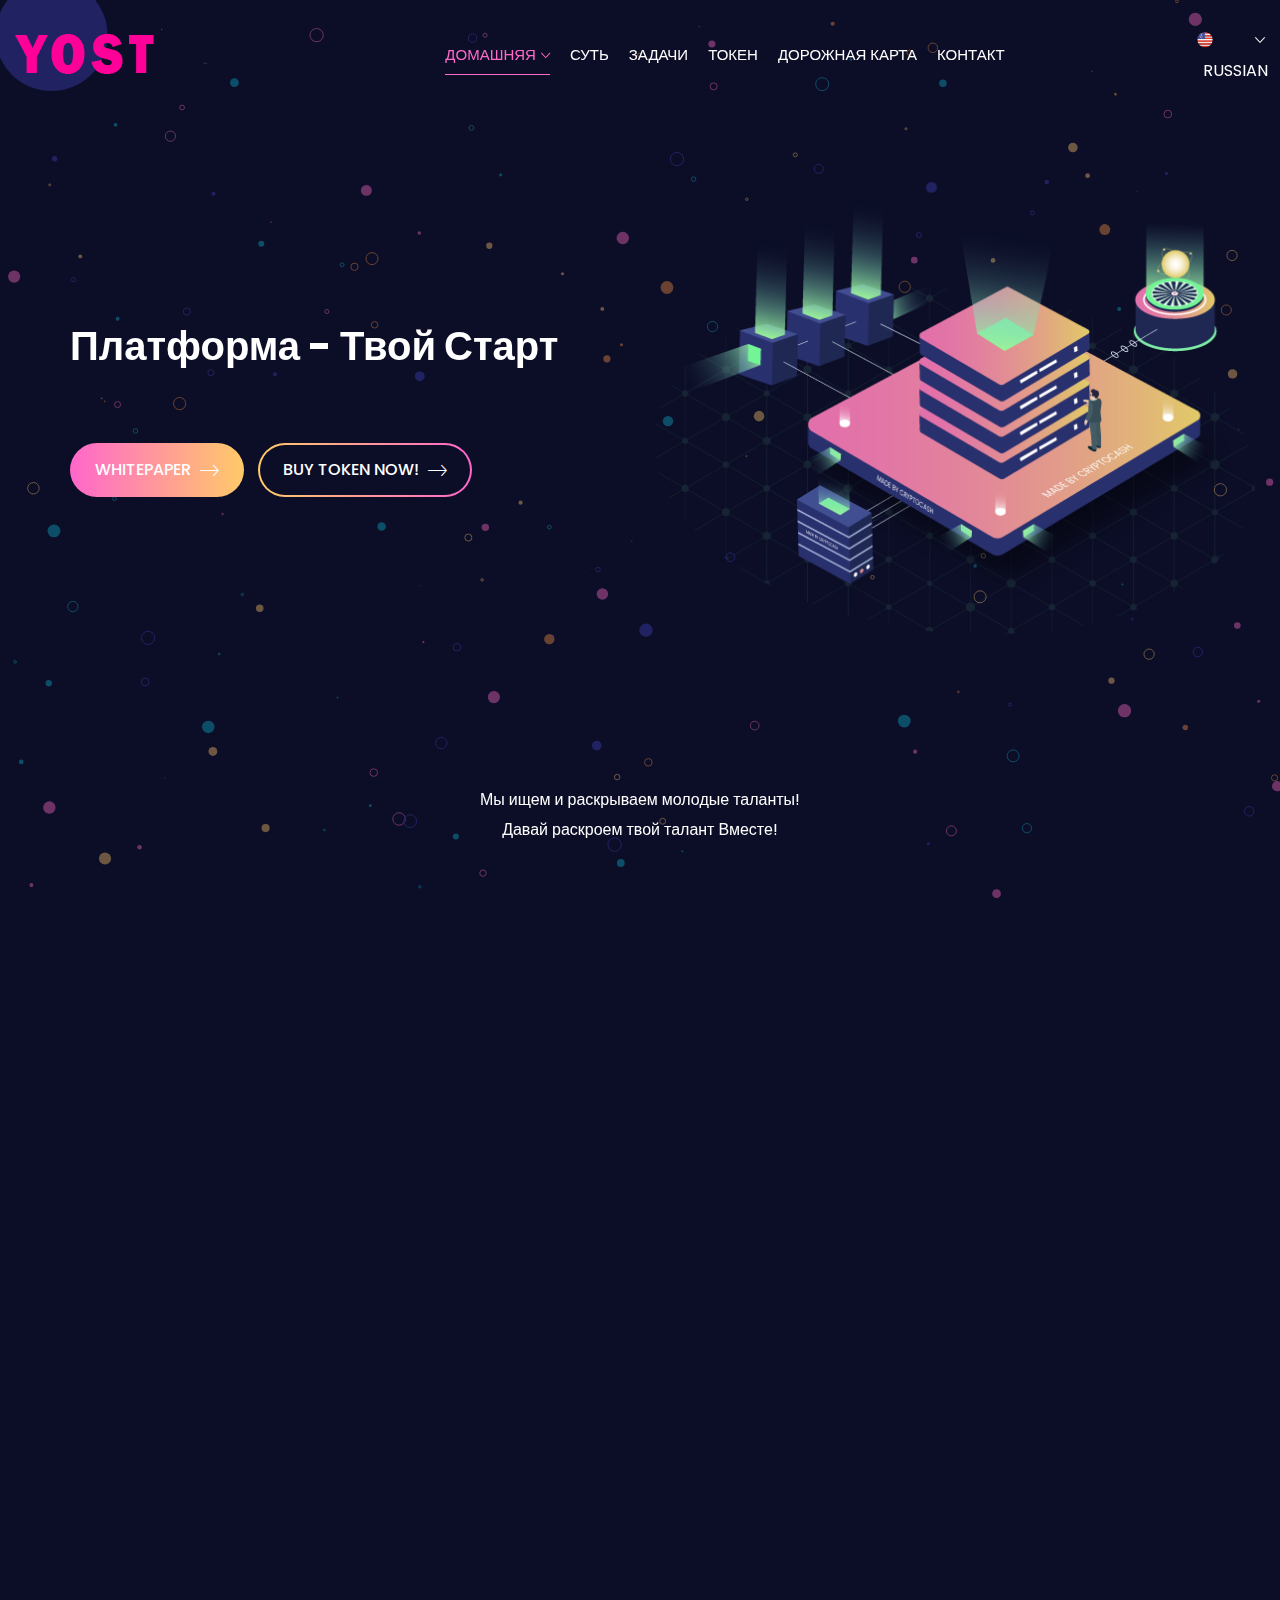
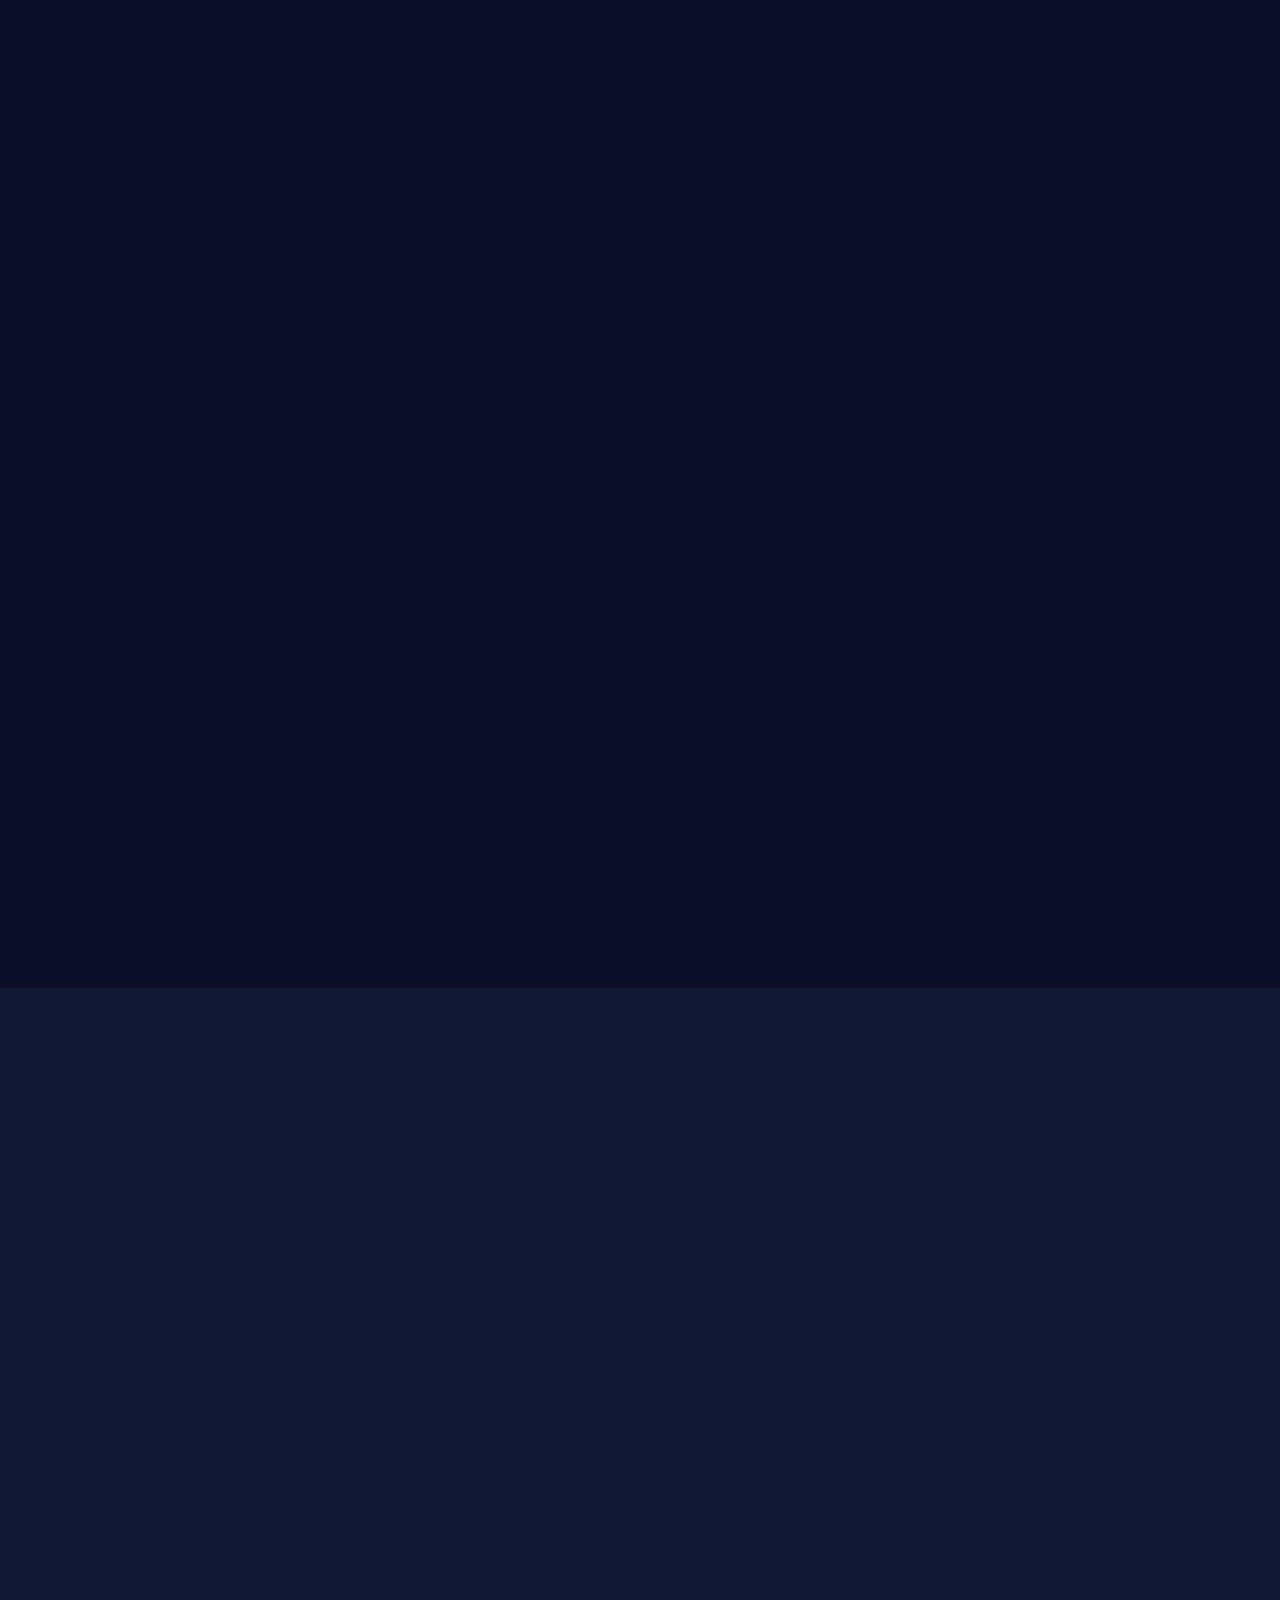
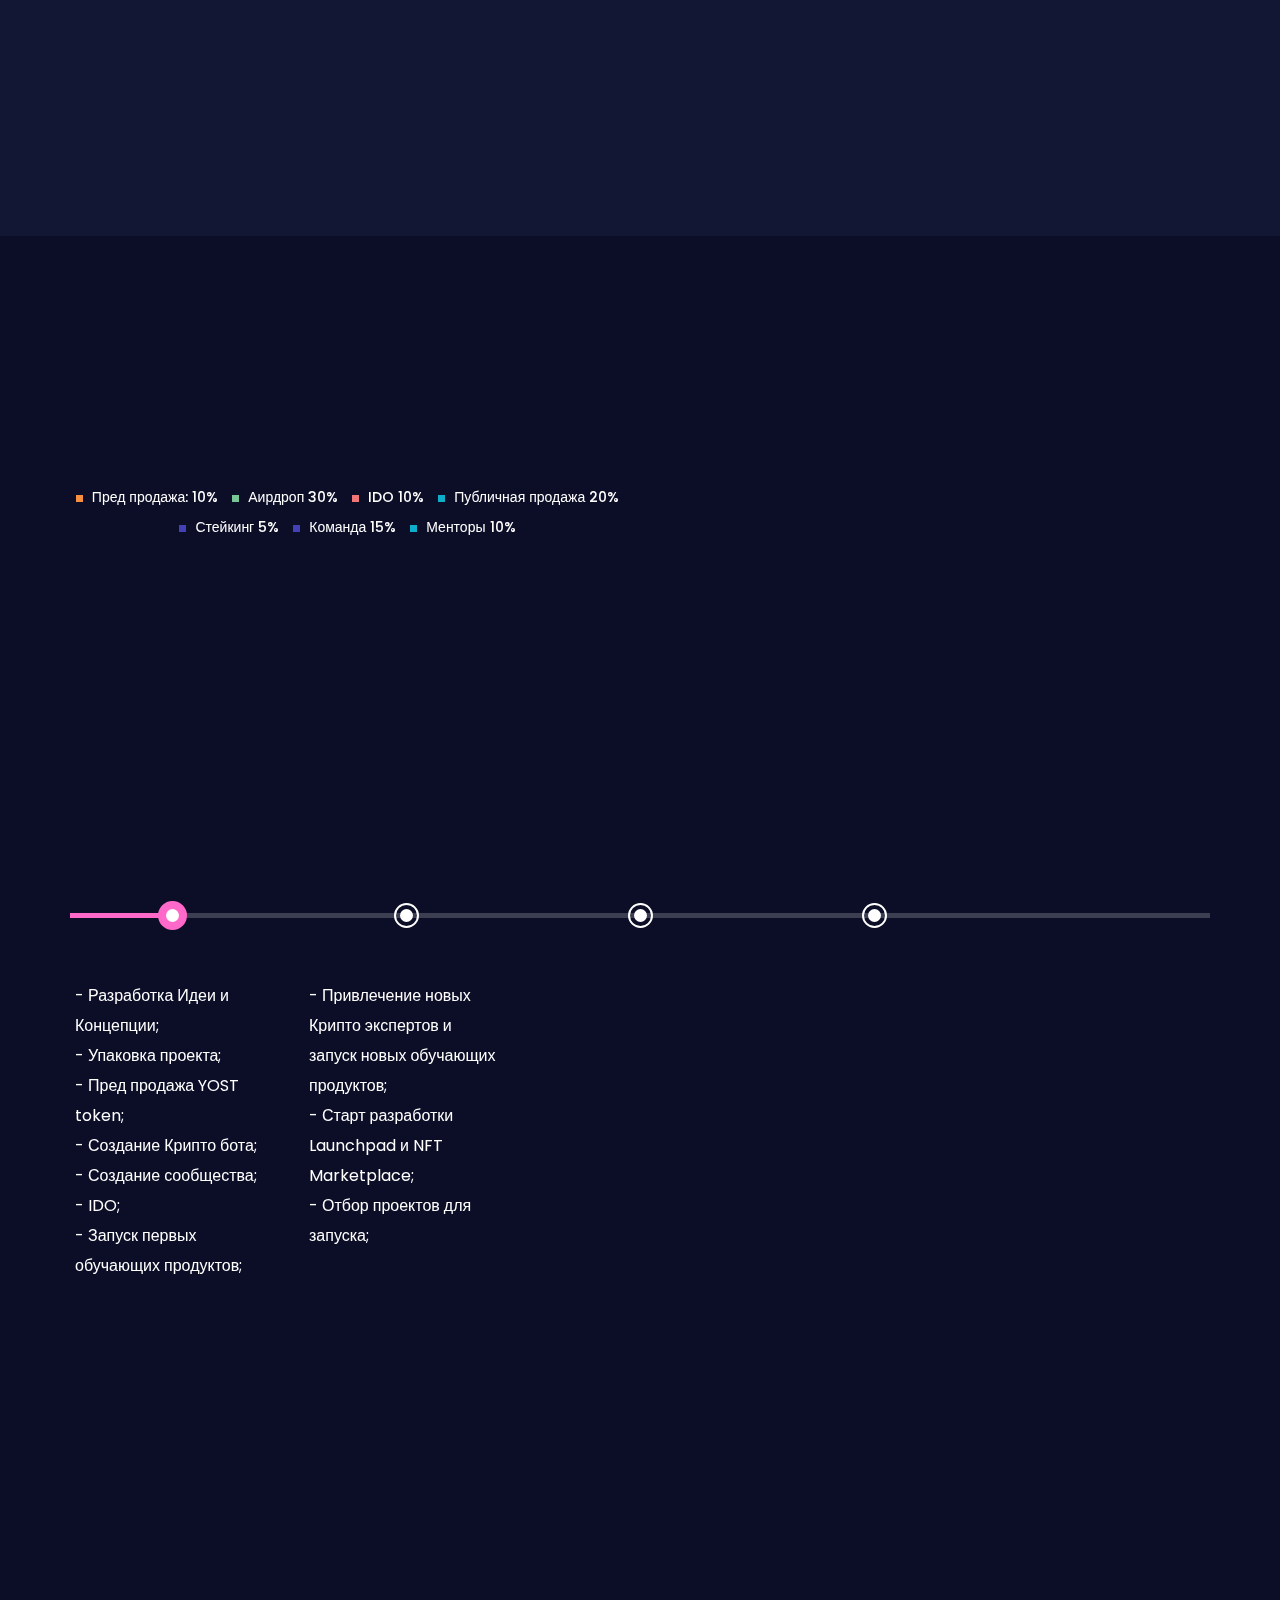
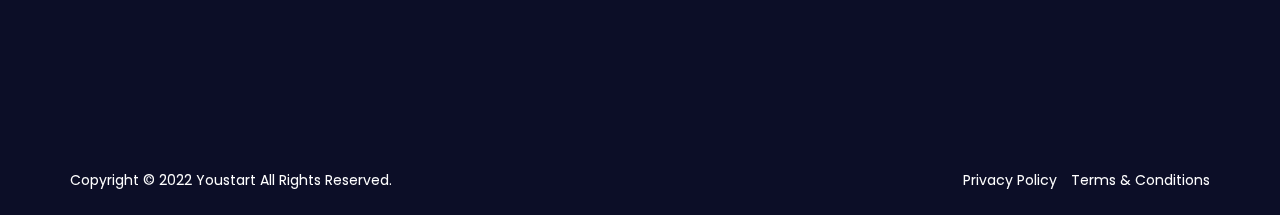
==== commit 2f3319f7: "Update ru.html" ====
--- a/ru.html
+++ b/ru.html
@@ -90,15 +90,22 @@
 			<div class="collapse navbar-collapse" id="navbarSupportedContent">
                 <ul class="navbar-nav m-auto">
                     <li class="dropdown animation" data-animation="fadeInDown" data-animation-delay="1.1s">
-						<a data-toggle="dropdown" class="nav-link dropdown-toggle active" href="#">Home</a>
+						<a data-toggle="dropdown" class="nav-link dropdown-toggle active" href="#">Домашняя</a>
 							
-                    <li class="animation" data-animation="fadeInDown" data-animation-delay="1.2s"><a class="nav-link page-scroll nav_item" href="#service">Essence</a></li>
-                    <li class="animation" data-animation="fadeInDown" data-animation-delay="1.3s"><a class="nav-link page-scroll nav_item" href="#about">Tasks</a></li>
-                    <li class="animation" data-animation="fadeInDown" data-animation-delay="1.4s"><a class="nav-link page-scroll nav_item" href="#token">Token</a></li>
-                    <li class="animation" data-animation="fadeInDown" data-animation-delay="1.5s"><a class="nav-link page-scroll nav_item" href="#roadmap">Road Map</a></li>
-                    
-                    
-                    <li class="animation" data-animation="fadeInDown" data-animation-delay="1.8s"><a class="nav-link page-scroll nav_item" href="#contact">Contact</a></li>
+                    <li class="animation" data-animation="fadeInDown" data-animation-delay="1.2s"><a class="nav-link page-scroll nav_item" href="#service">Суть</a></li>
+                    <li class="animation" data-animation="fadeInDown" data-animation-delay="1.3s"><a class="nav-link page-scroll nav_item" href="#about">Задачи</a></li>
+                    <li class="animation" data-animation="fadeInDown" data-animation-delay="1.4s"><a class="nav-link page-scroll nav_item" href="#token">Токен</a></li>
+                    <li class="animation" data-animation="fadeInDown" data-animation-delay="1.5s"><a class="nav-link page-scroll nav_item" href="#roadmap">Дорожная карта</a></li>
+                    
+                    
+                    <li class="animation" data-animation="fadeInDown" data-animation-delay="1.8s"><a class="nav-link page-scroll nav_item" href="#contact">Контакт
+
+
+
+			    
+			
+			    
+			    </a></li>
                 </ul>
                 <ul class="navbar-nav nav_btn align-items-center">
                     <li class="animation" data-animation="fadeInDown" data-animation-delay="1.9s">
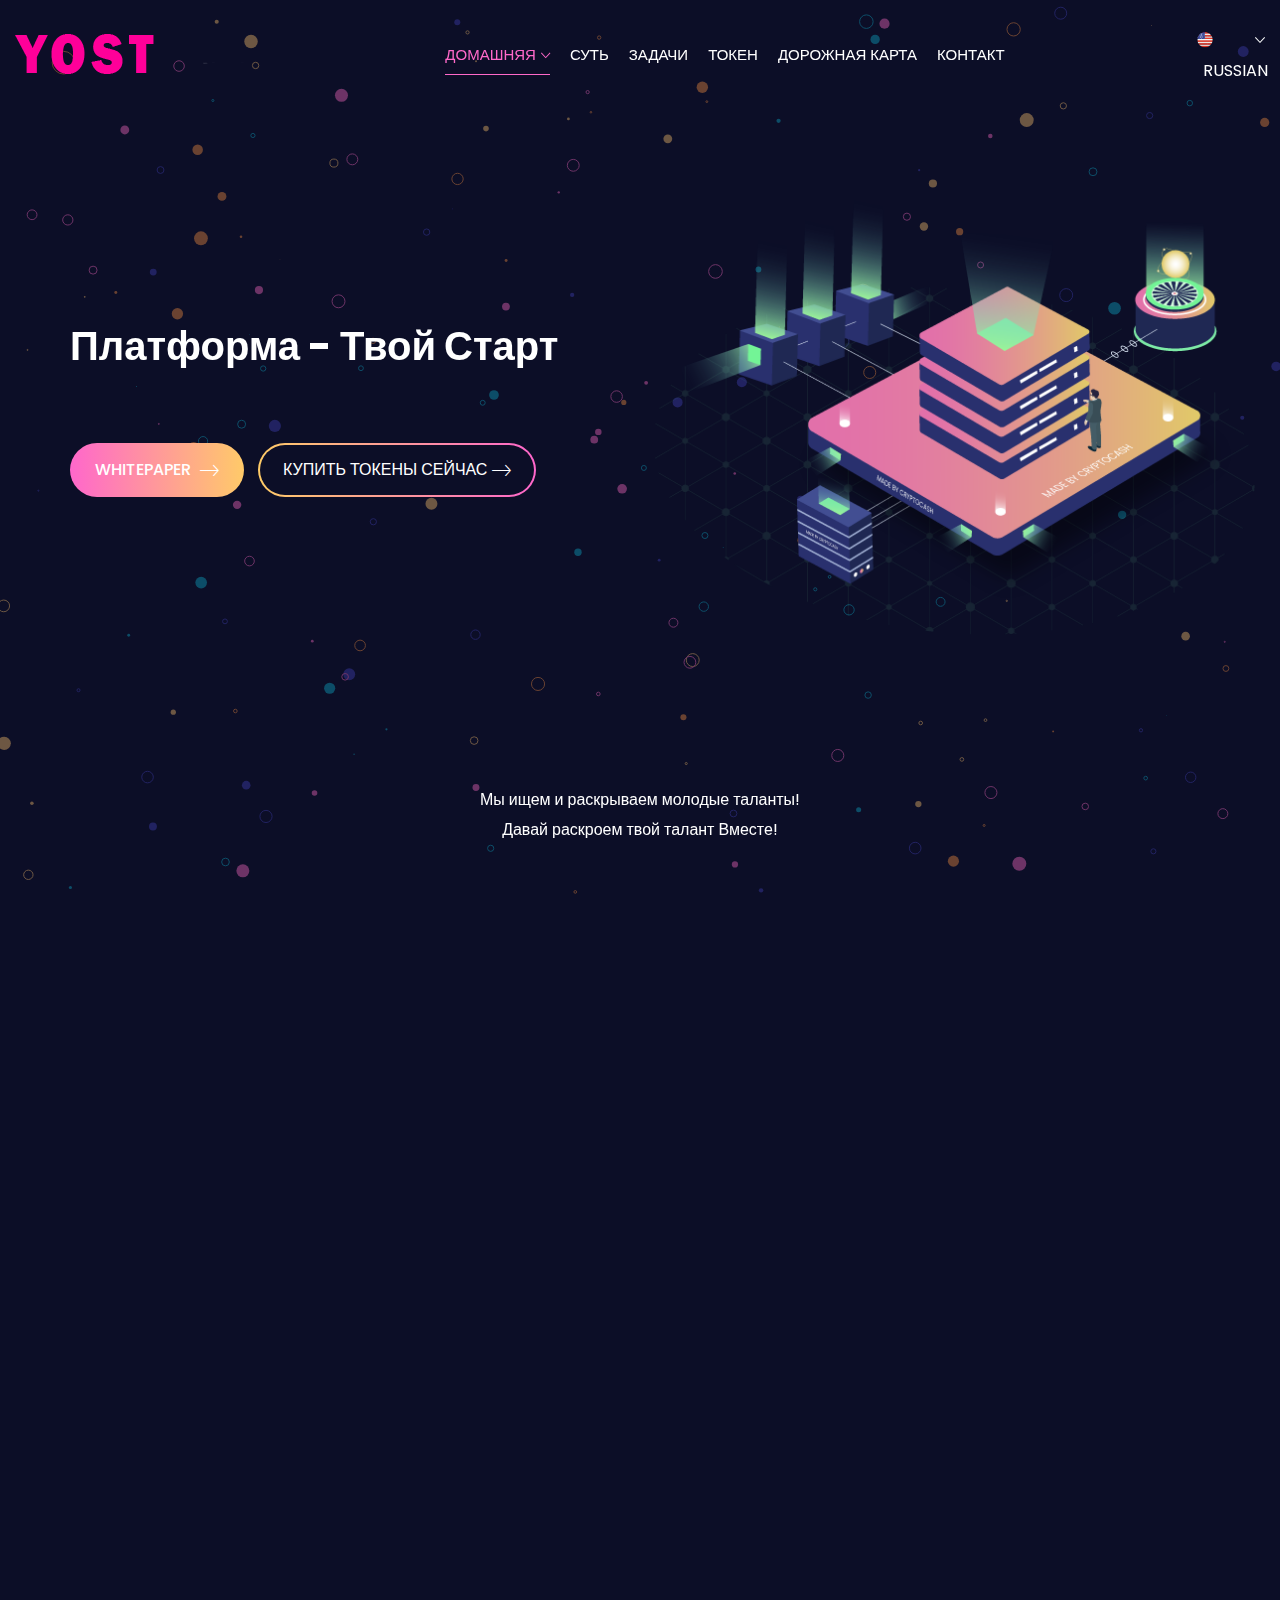
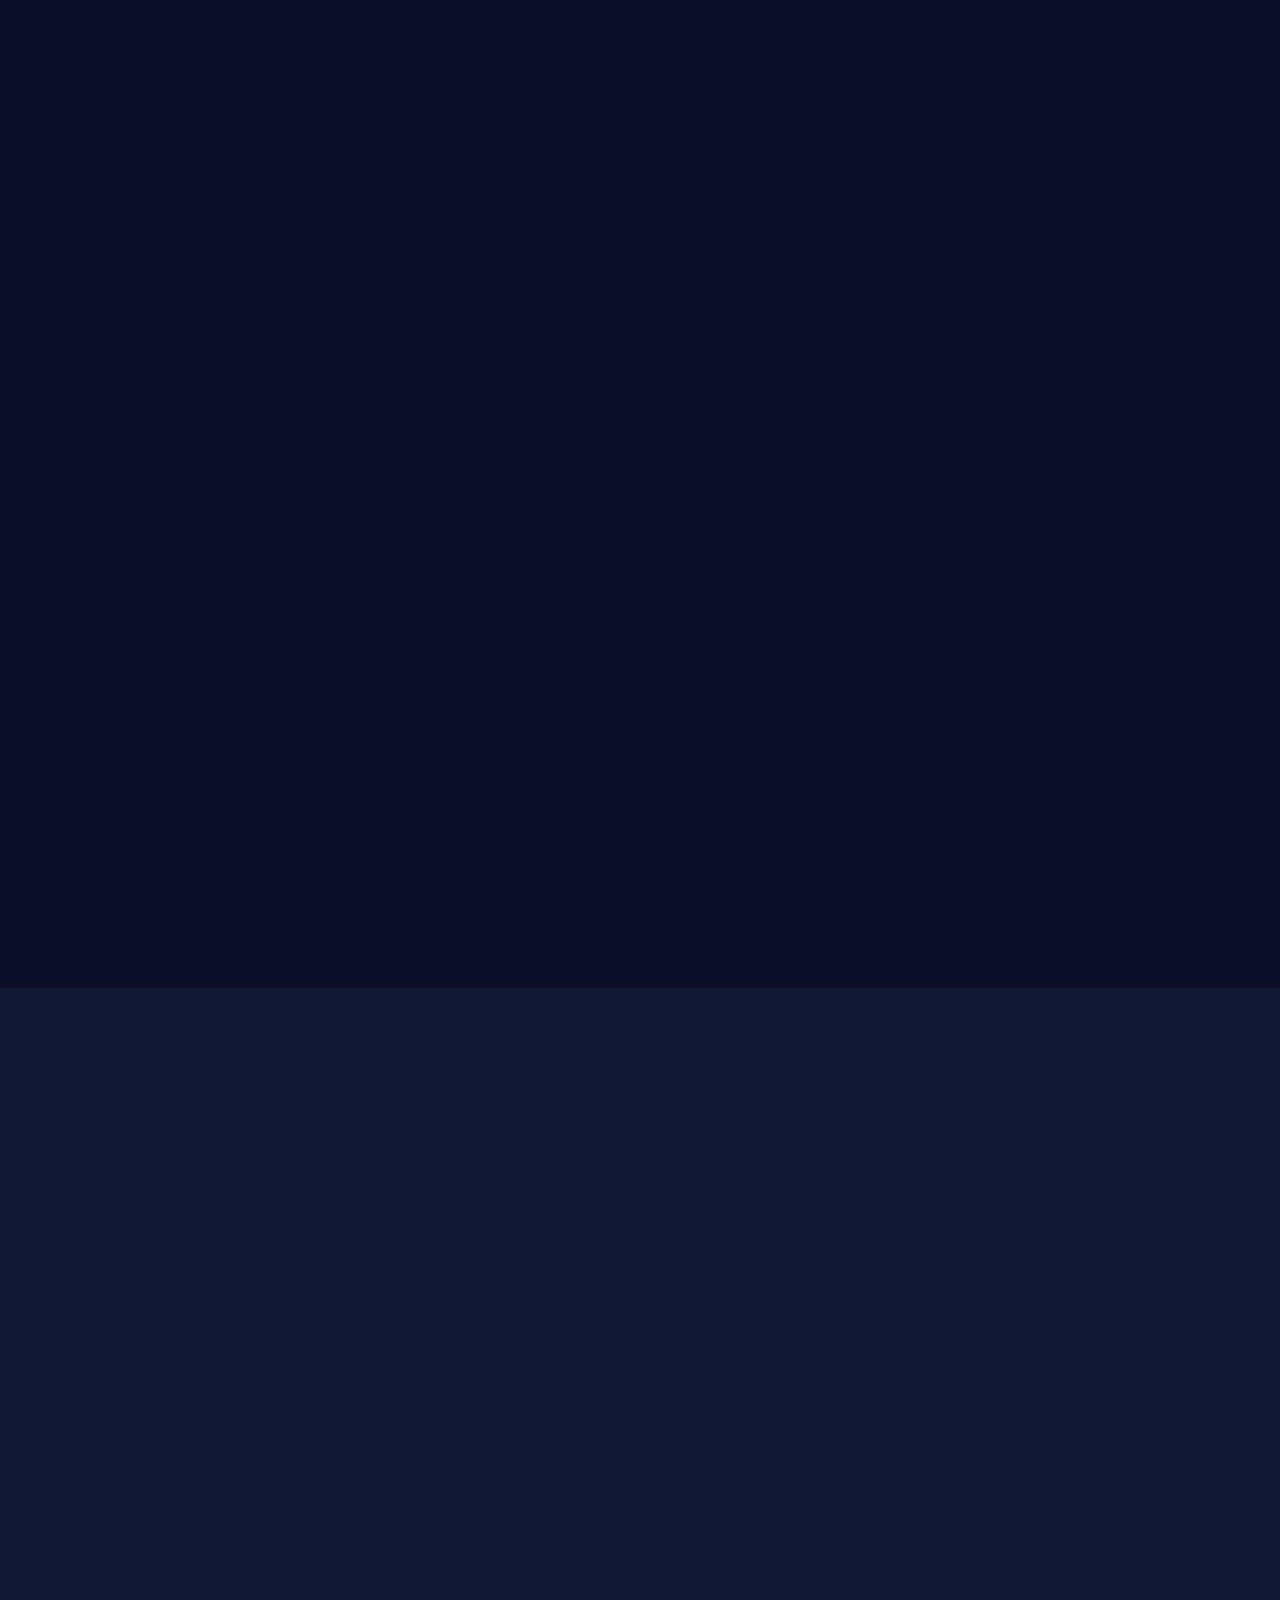
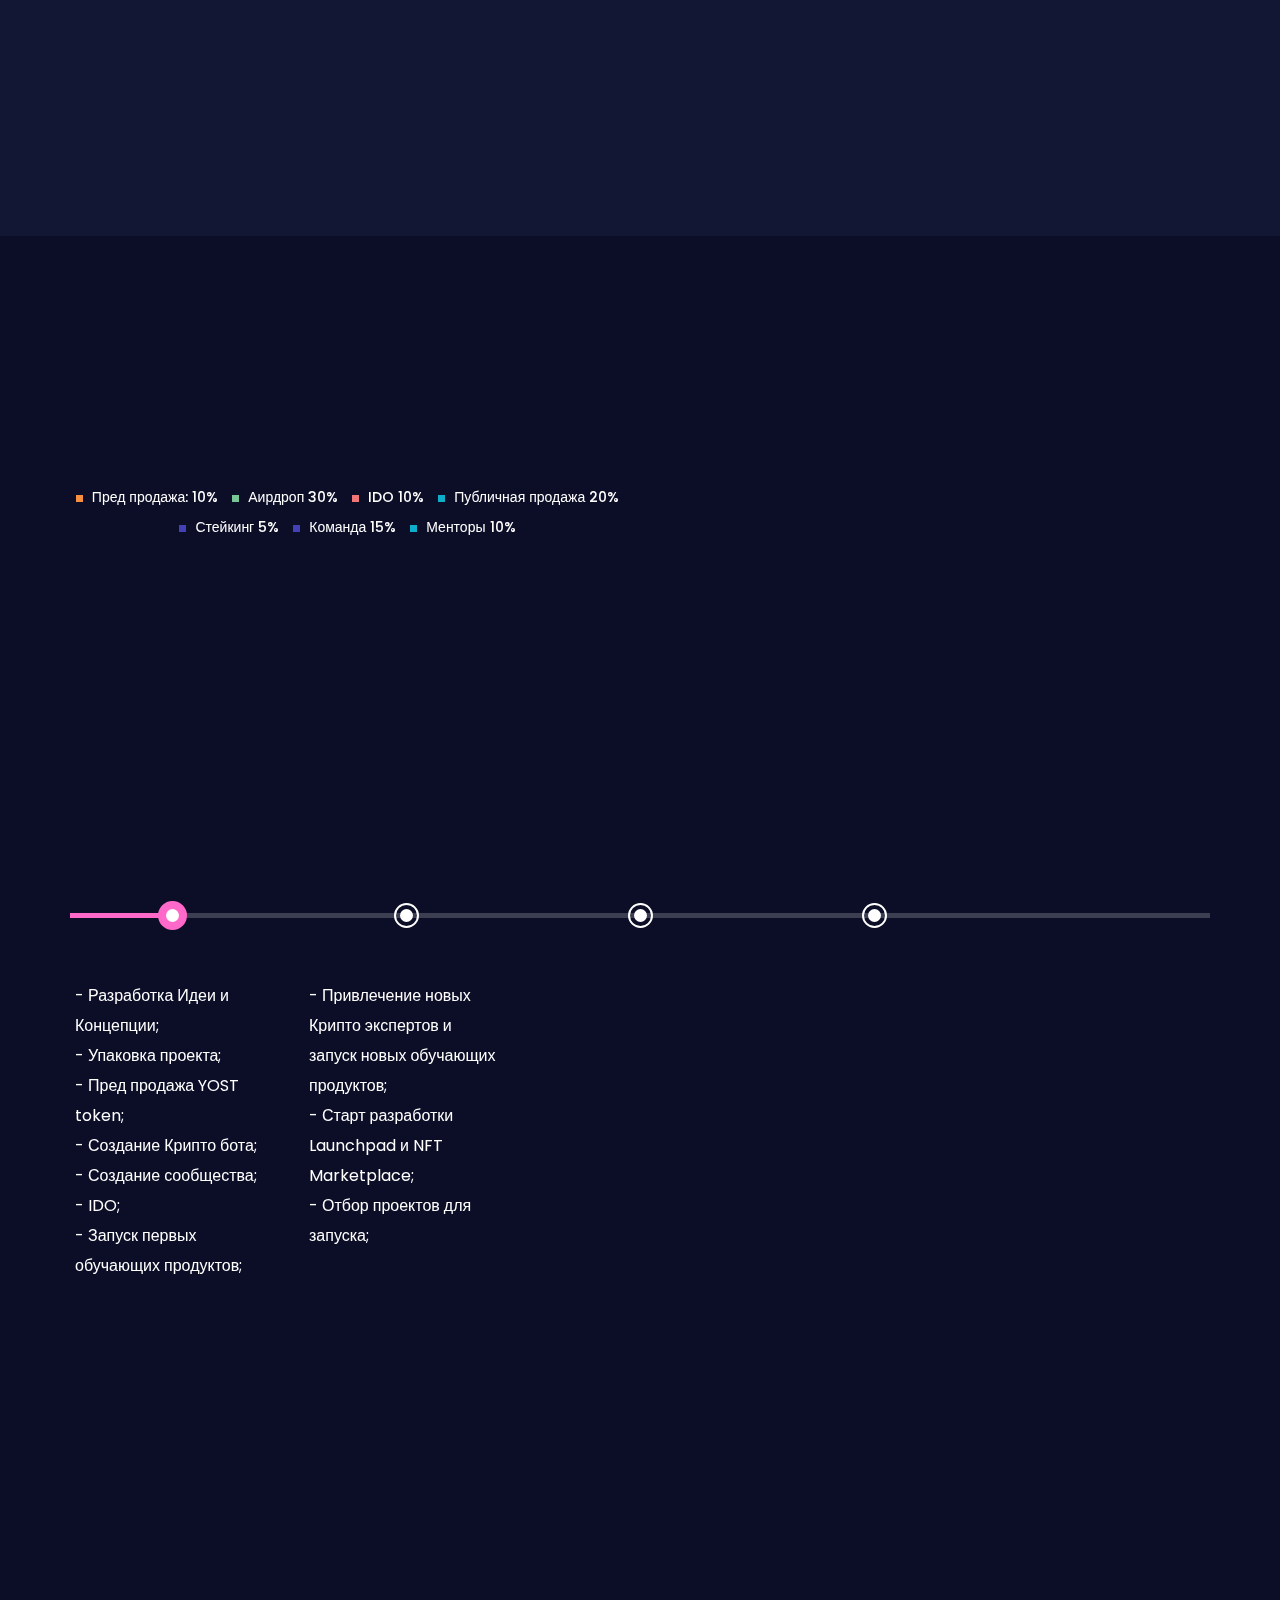
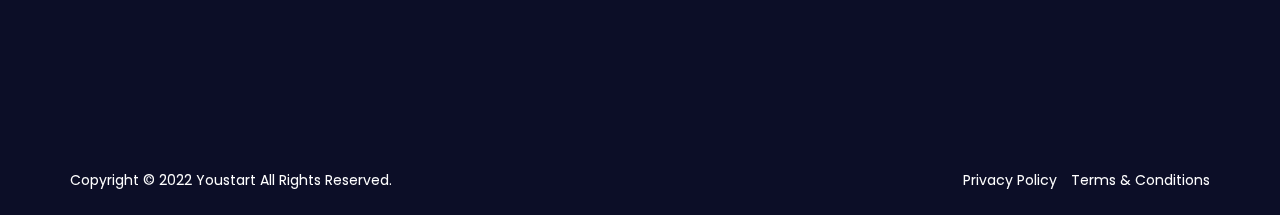
==== commit 7a5874b7: "Update ru.html" ====
--- a/ru.html
+++ b/ru.html
@@ -142,7 +142,7 @@
                     </div>
                     <div class="btn_group pt-2 pb-3 animation" data-animation="fadeInUp" data-animation-delay="1.4s"> 
                         <a href="#whitepaper" class="btn btn-default btn-radius nav-link content-popupa">Whitepaper <i class="ion-ios-arrow-thin-right"></i></a> 
-                        <a href="#" class="btn btn-border btn-radius">Buy Token Now! <i class="ion-ios-arrow-thin-right"></i></a> 
+                        <a href="#" class="btn btn-border btn-radius"> купить токены сейчас<i class="ion-ios-arrow-thin-right"></i></a> 
                     </div>
                     
                     <div id="whitepaper" class="team_pop mfp-hide">
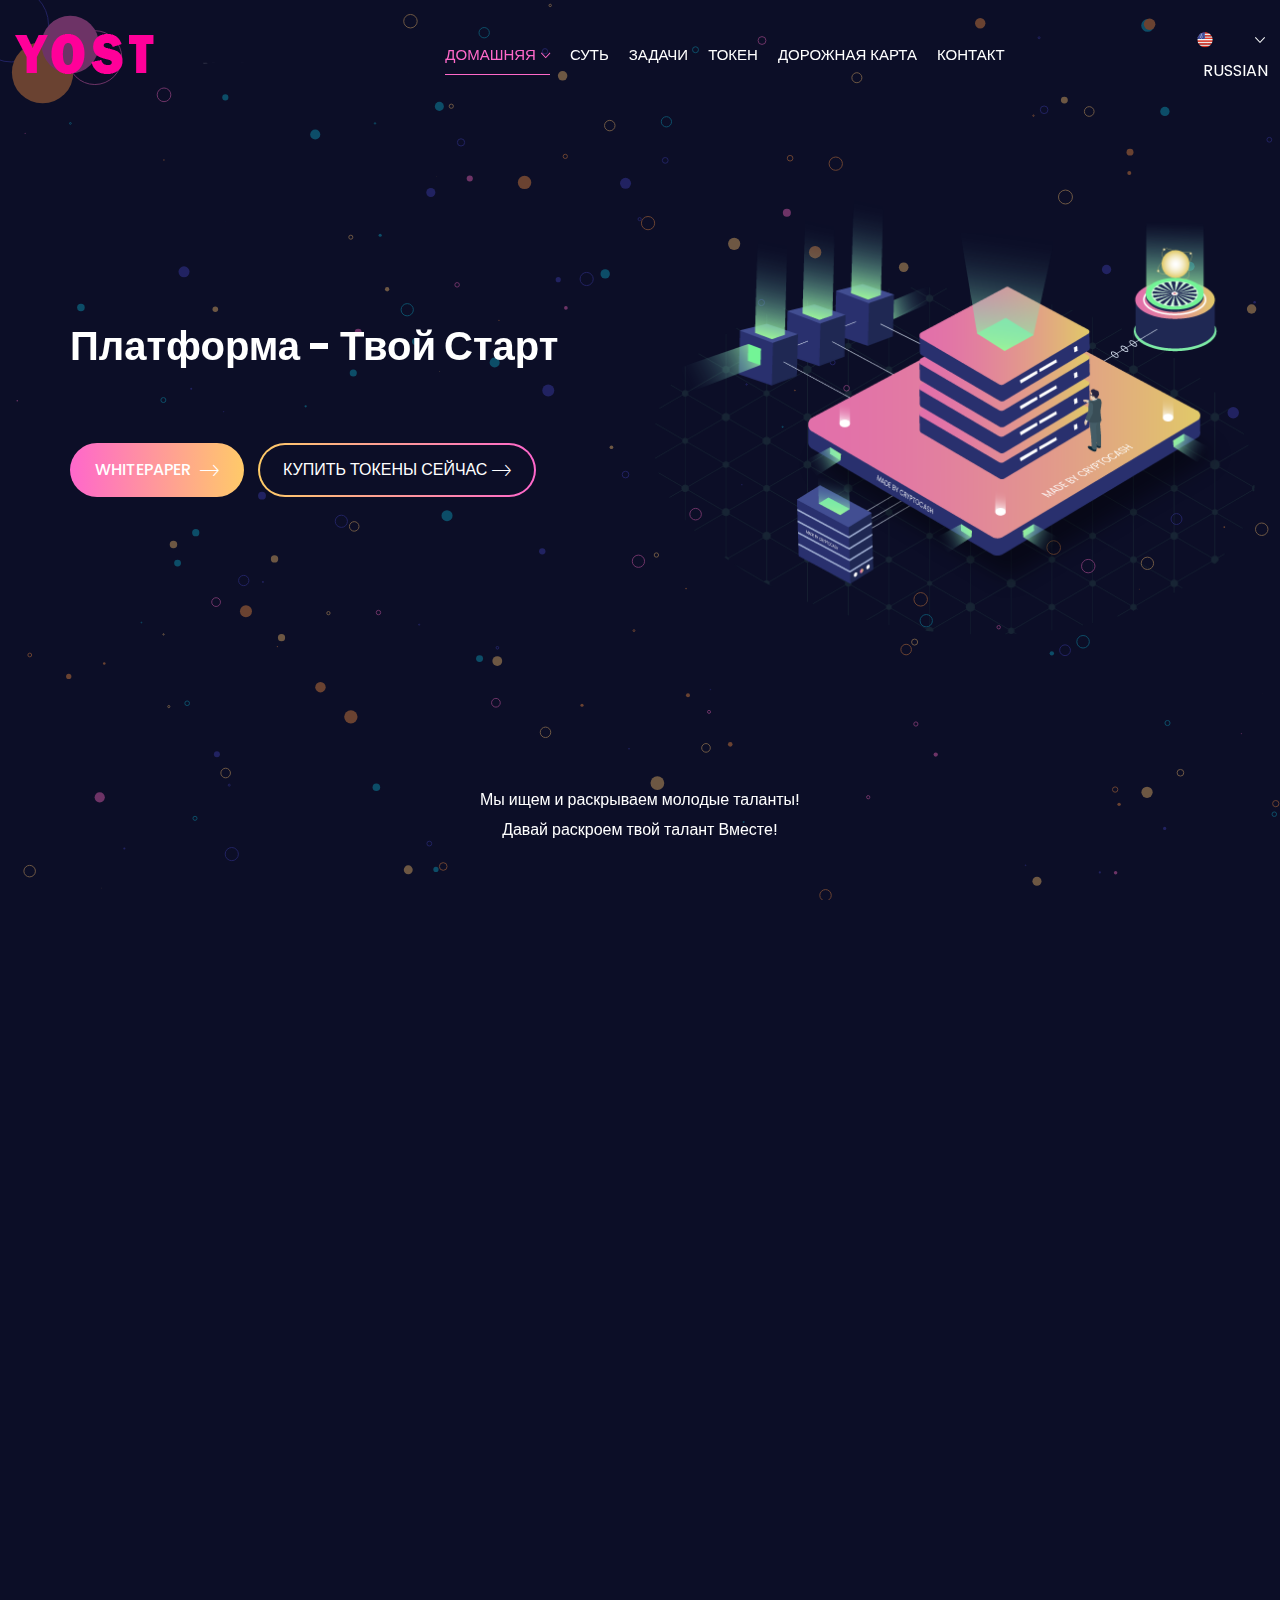
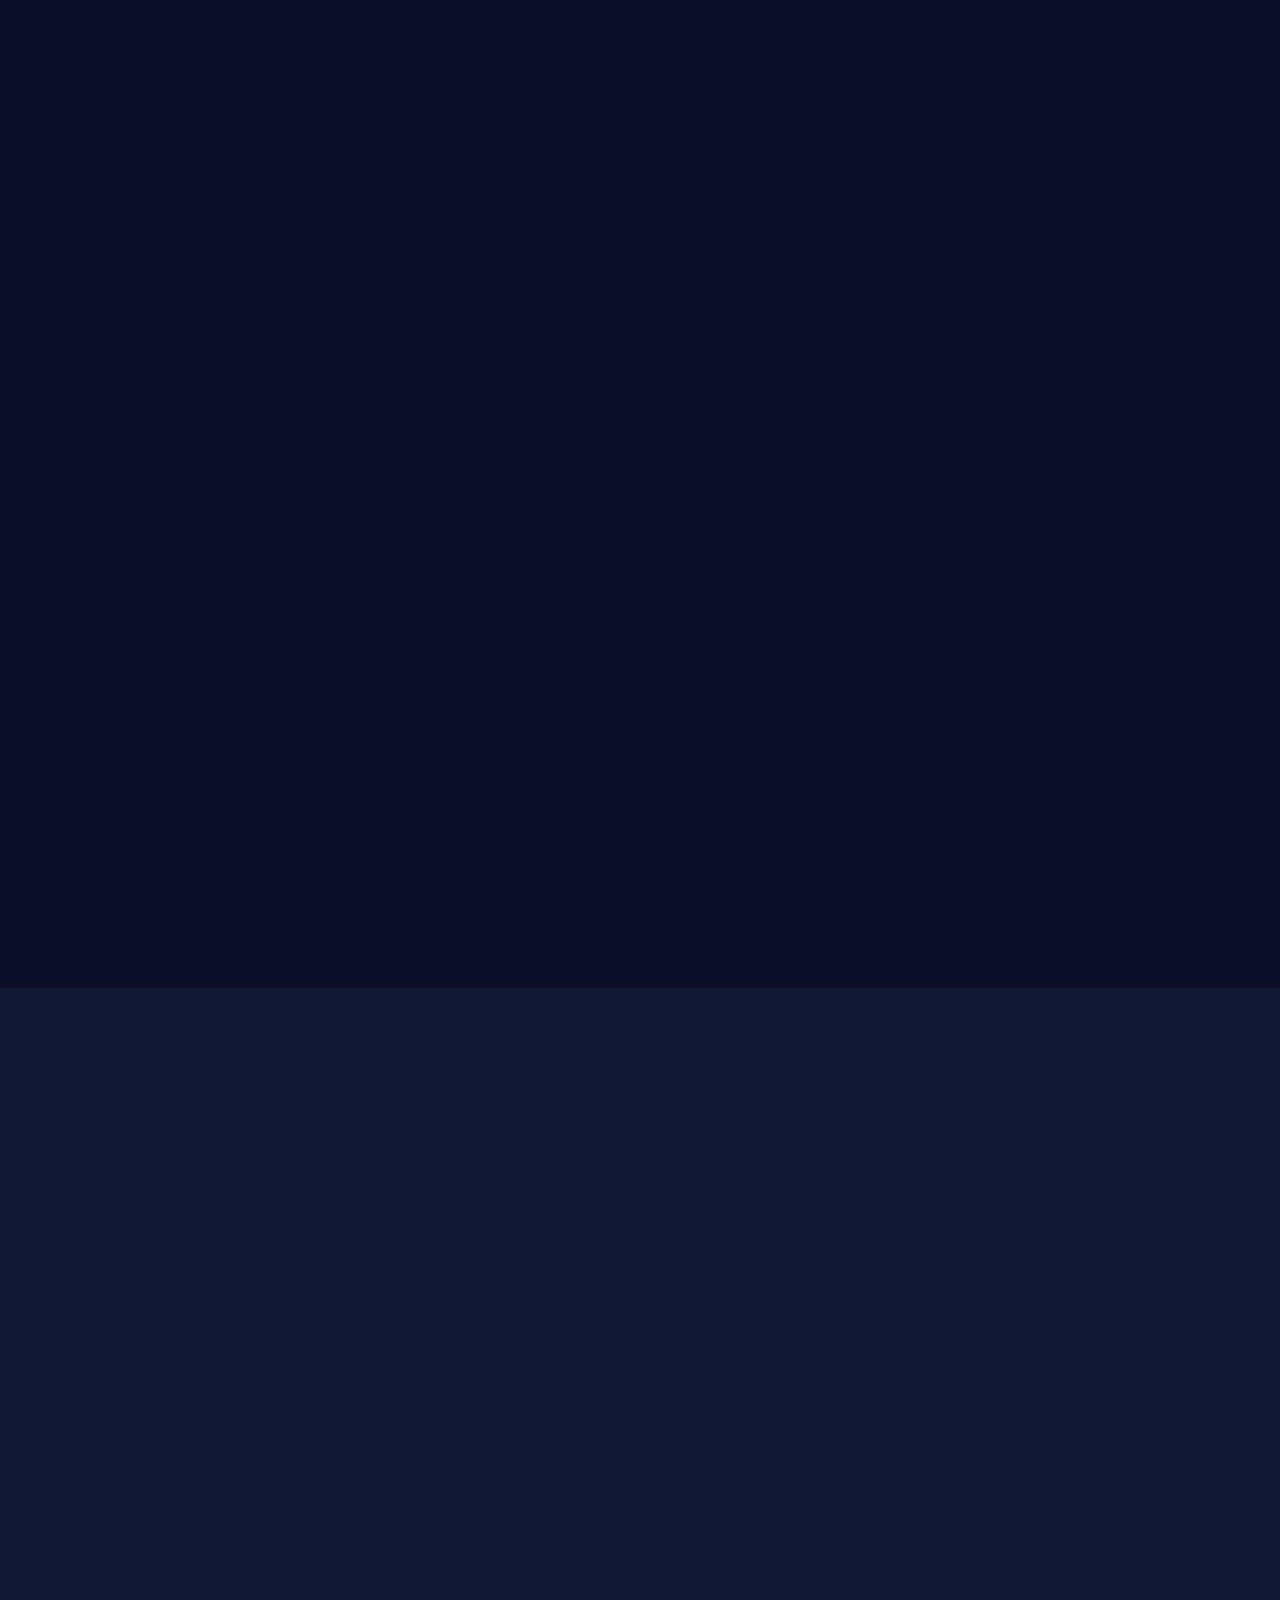
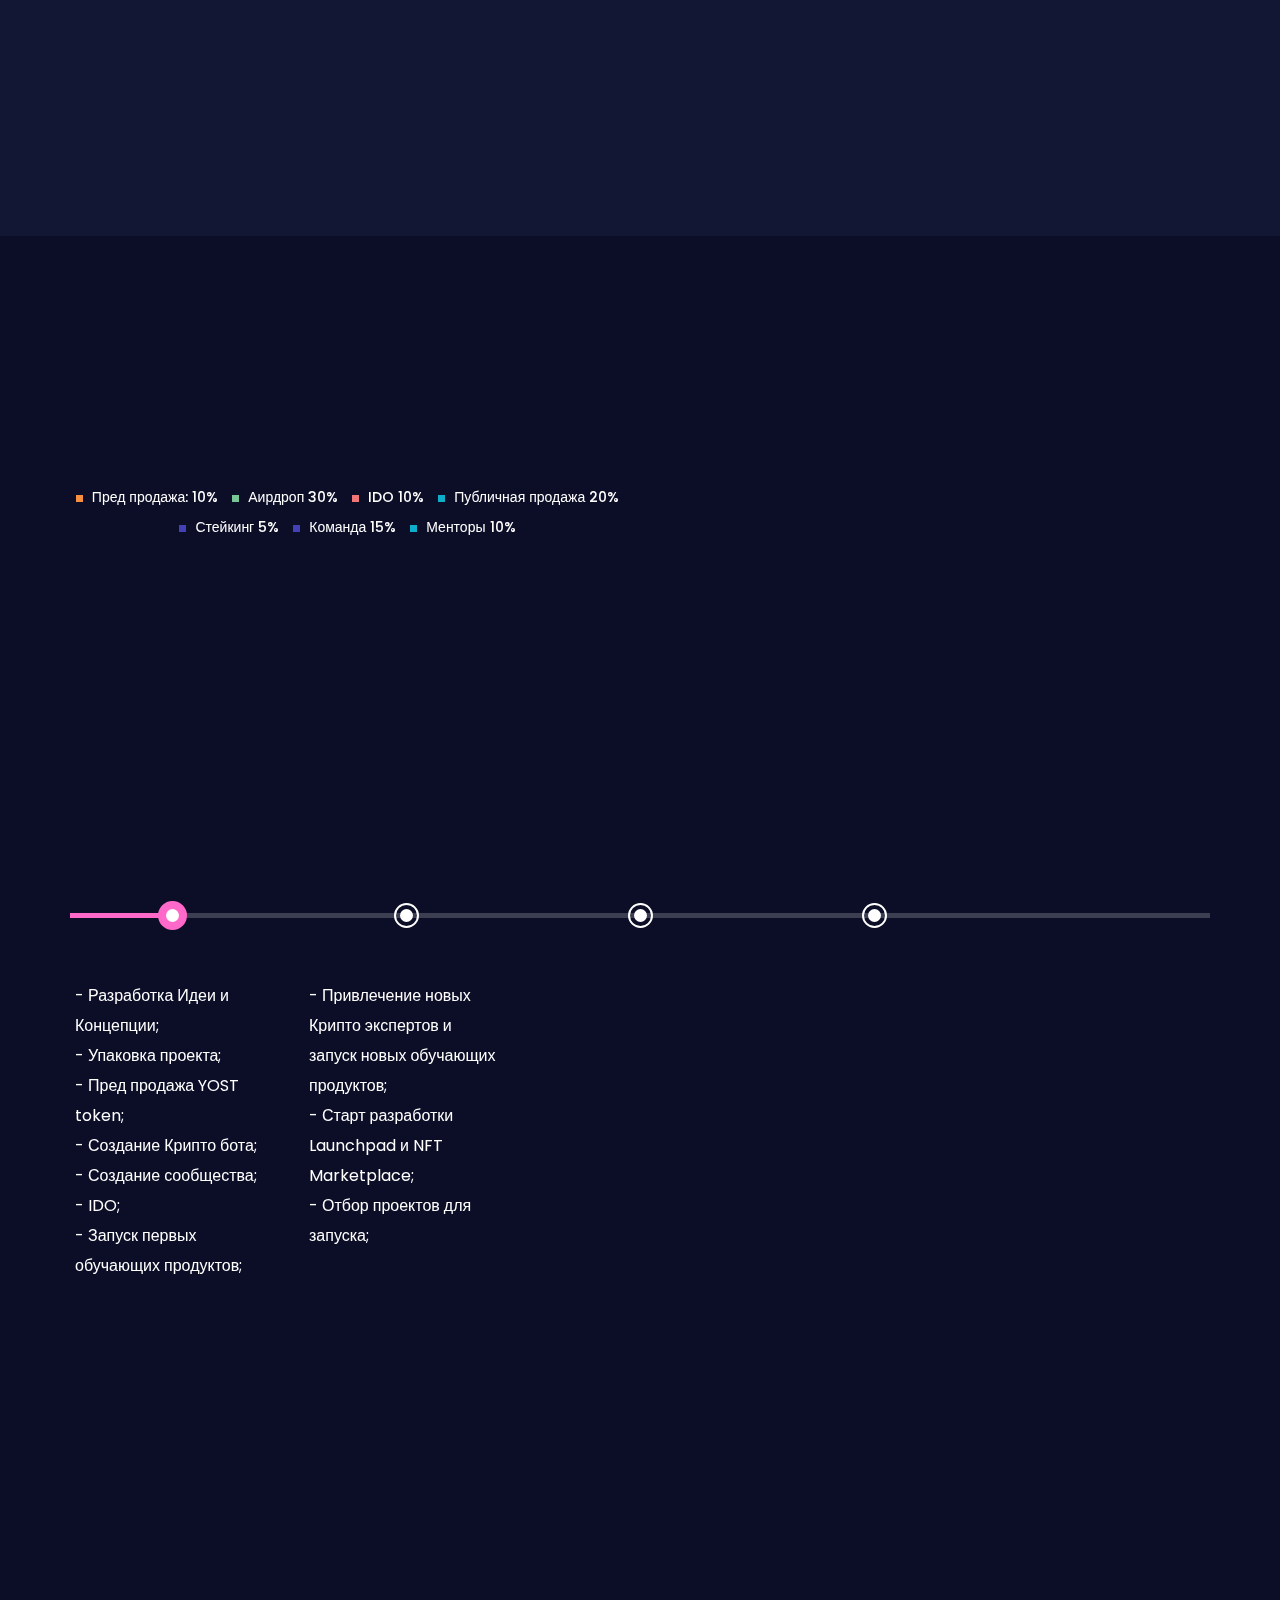
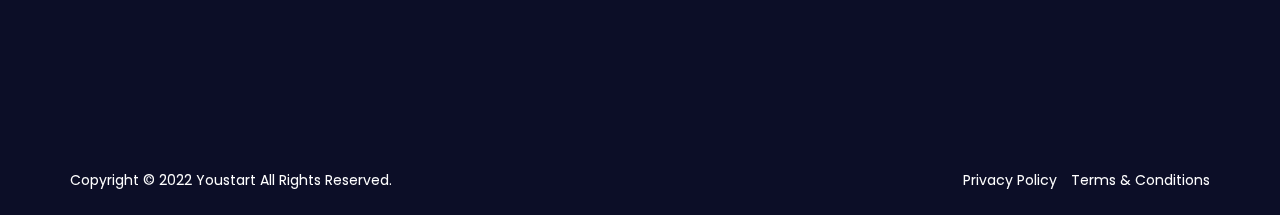
==== commit 25baa1a9: "Update ru.html" ====
--- a/ru.html
+++ b/ru.html
@@ -199,7 +199,7 @@
 <br>
 Давай раскроем твой талант Вместе!</p>
 
-<h4 class="animation" data-animation="fadeInUp" data-animation-delay="0.2s">Essence
+<h4 class="animation" data-animation="fadeInUp" data-animation-delay="0.2s">Суть
 </h4>
         		</div>
 			</div>
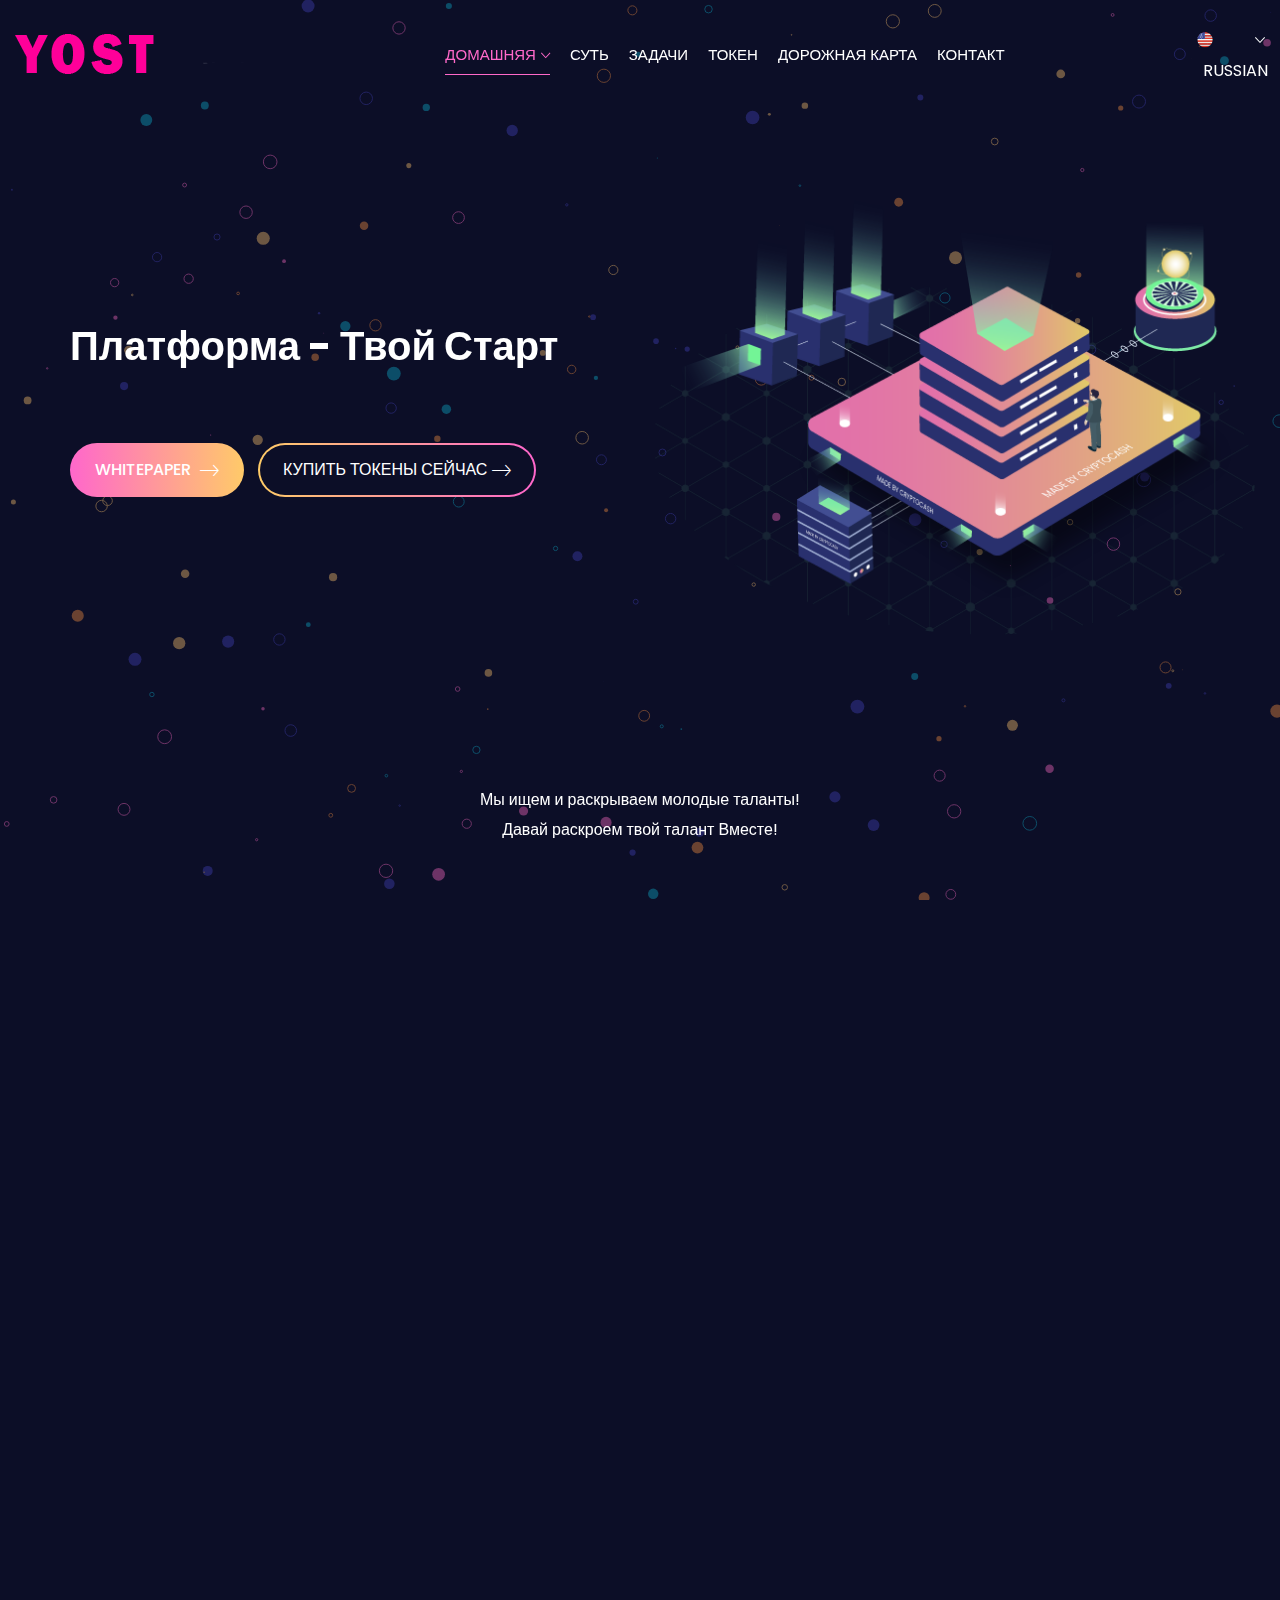
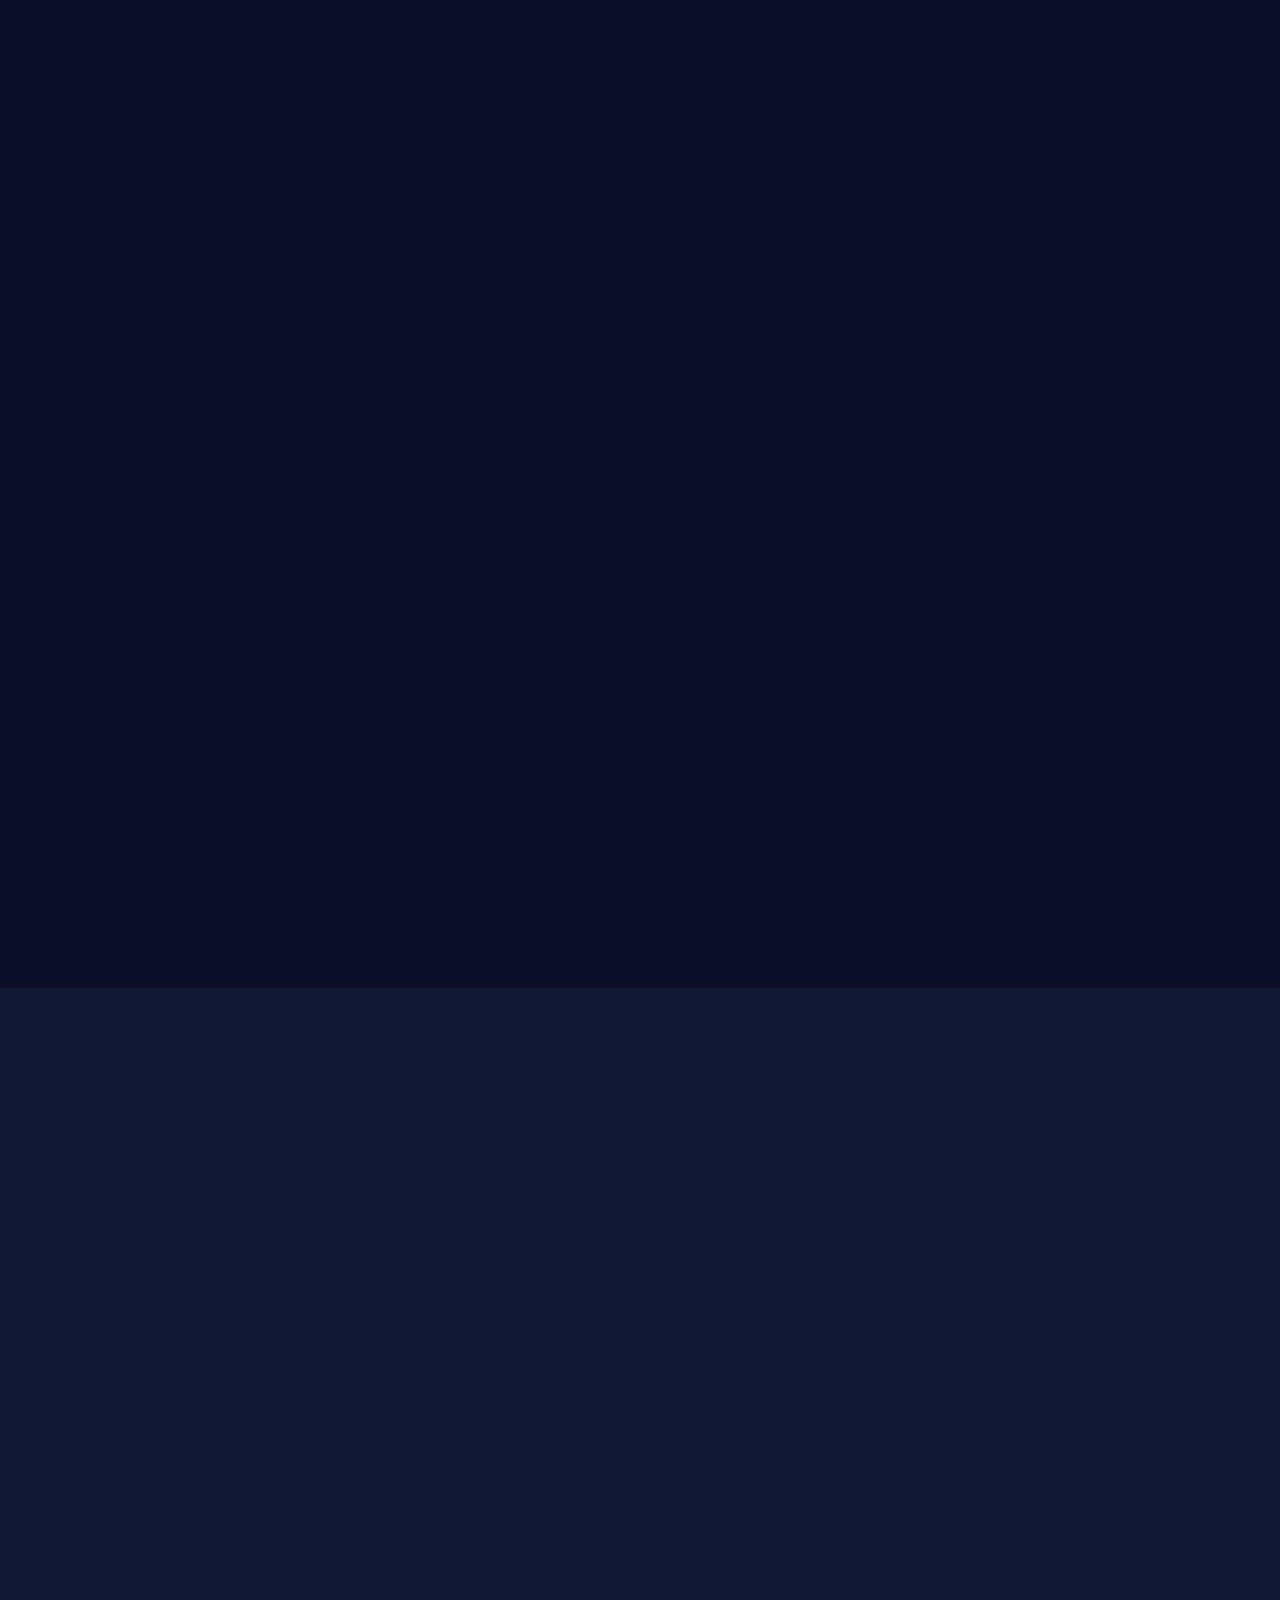
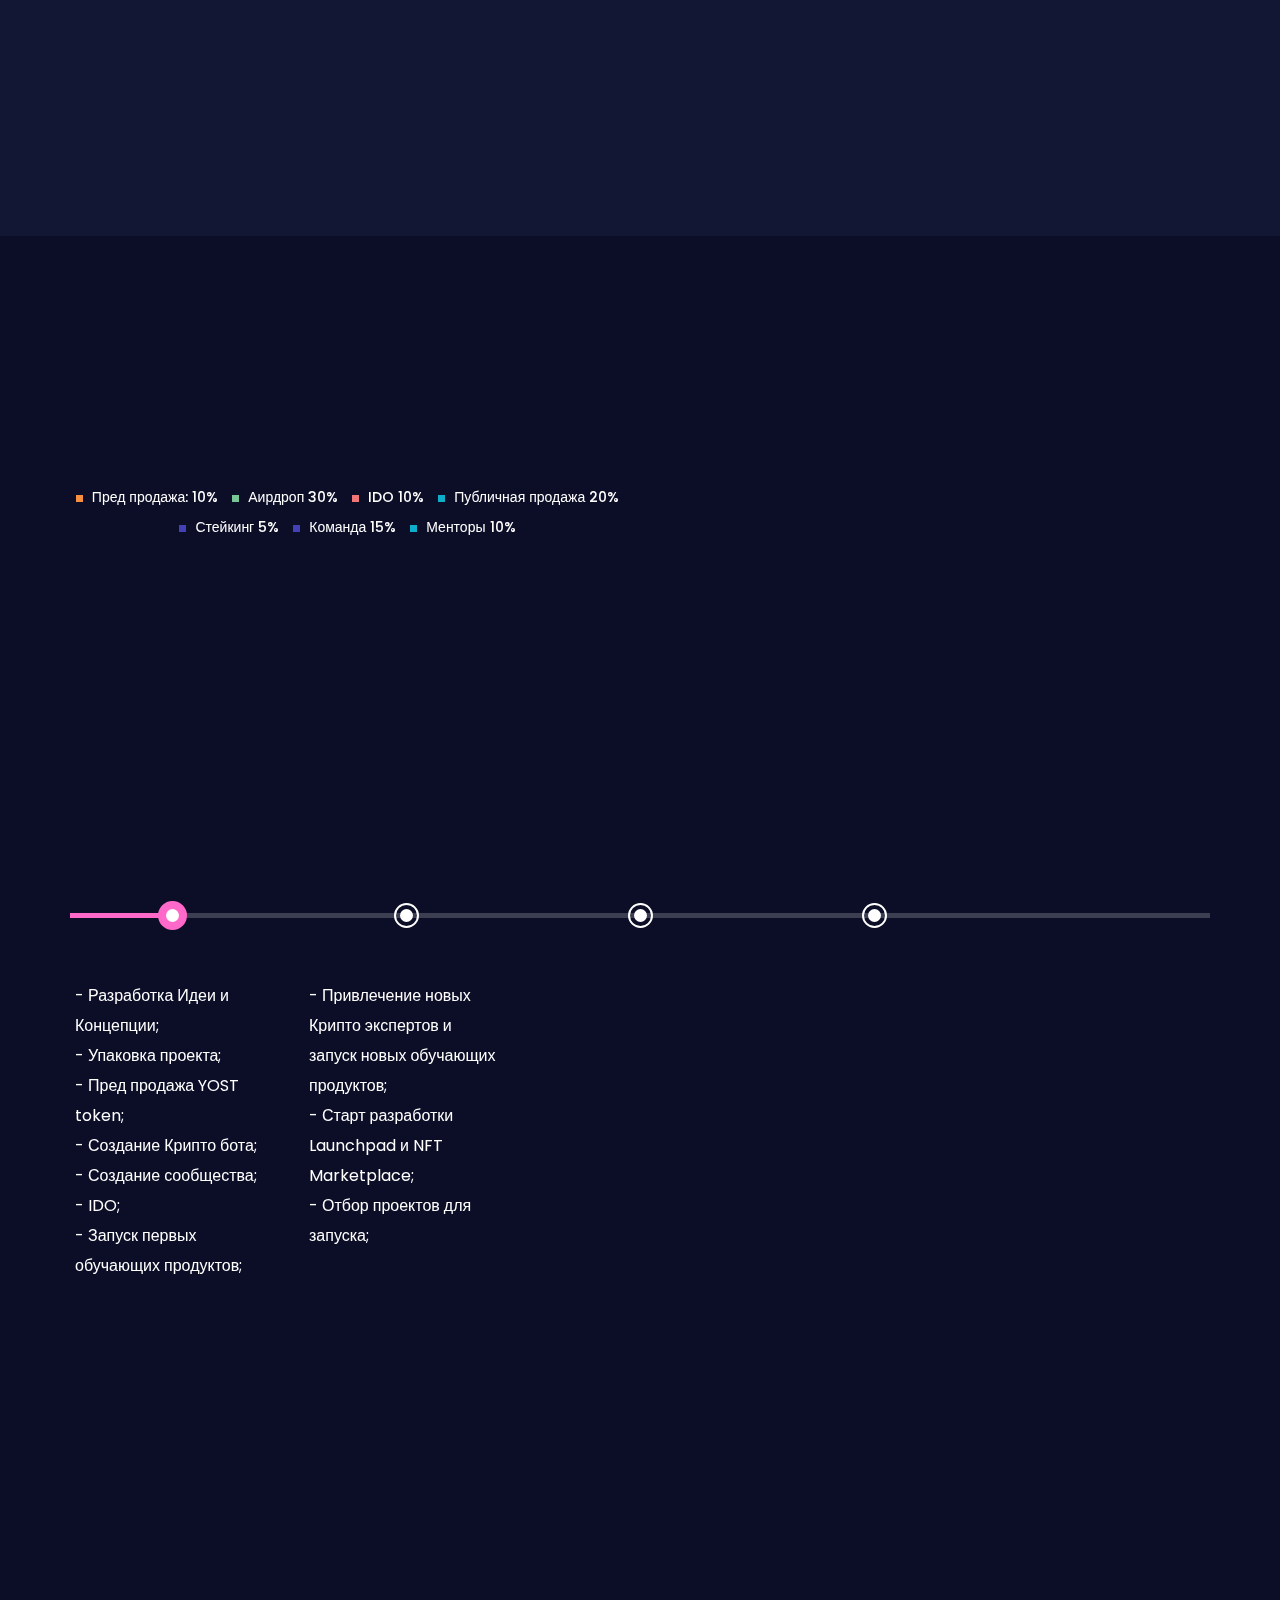
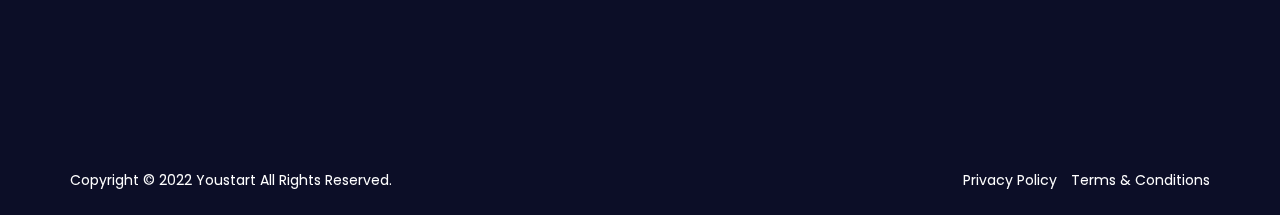
==== commit 7f509933: "Update ru.html" ====
--- a/ru.html
+++ b/ru.html
@@ -7,7 +7,7 @@
 <meta name="viewport" content="width=device-width, initial-scale=1">
 
 <!-- SITE TITLE -->
-<title>Project - Yourstart</title>
+<title>Project-Yourstart</title>
 <!-- Favicon Icon -->
 <link rel="shortcut icon" type="image/x-icon" href="images/favicon.png">
 <!-- Animation CSS -->
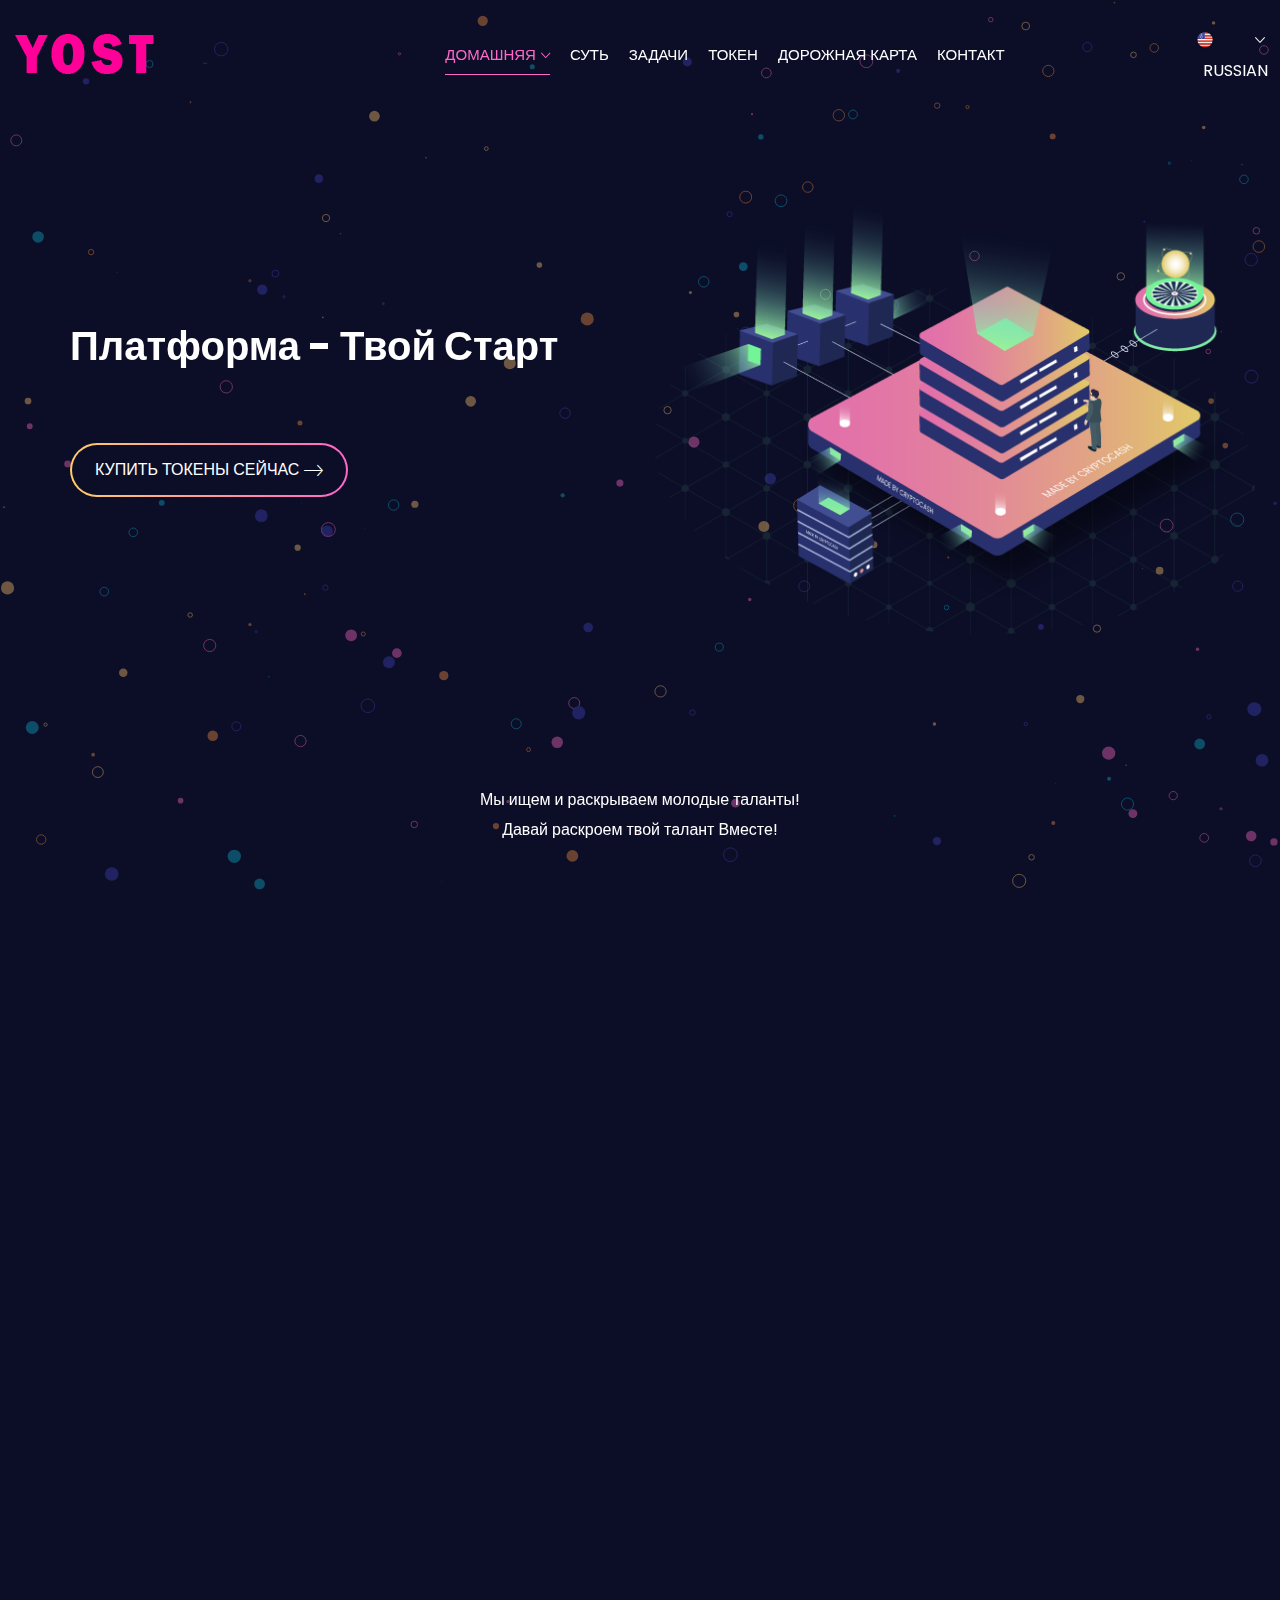
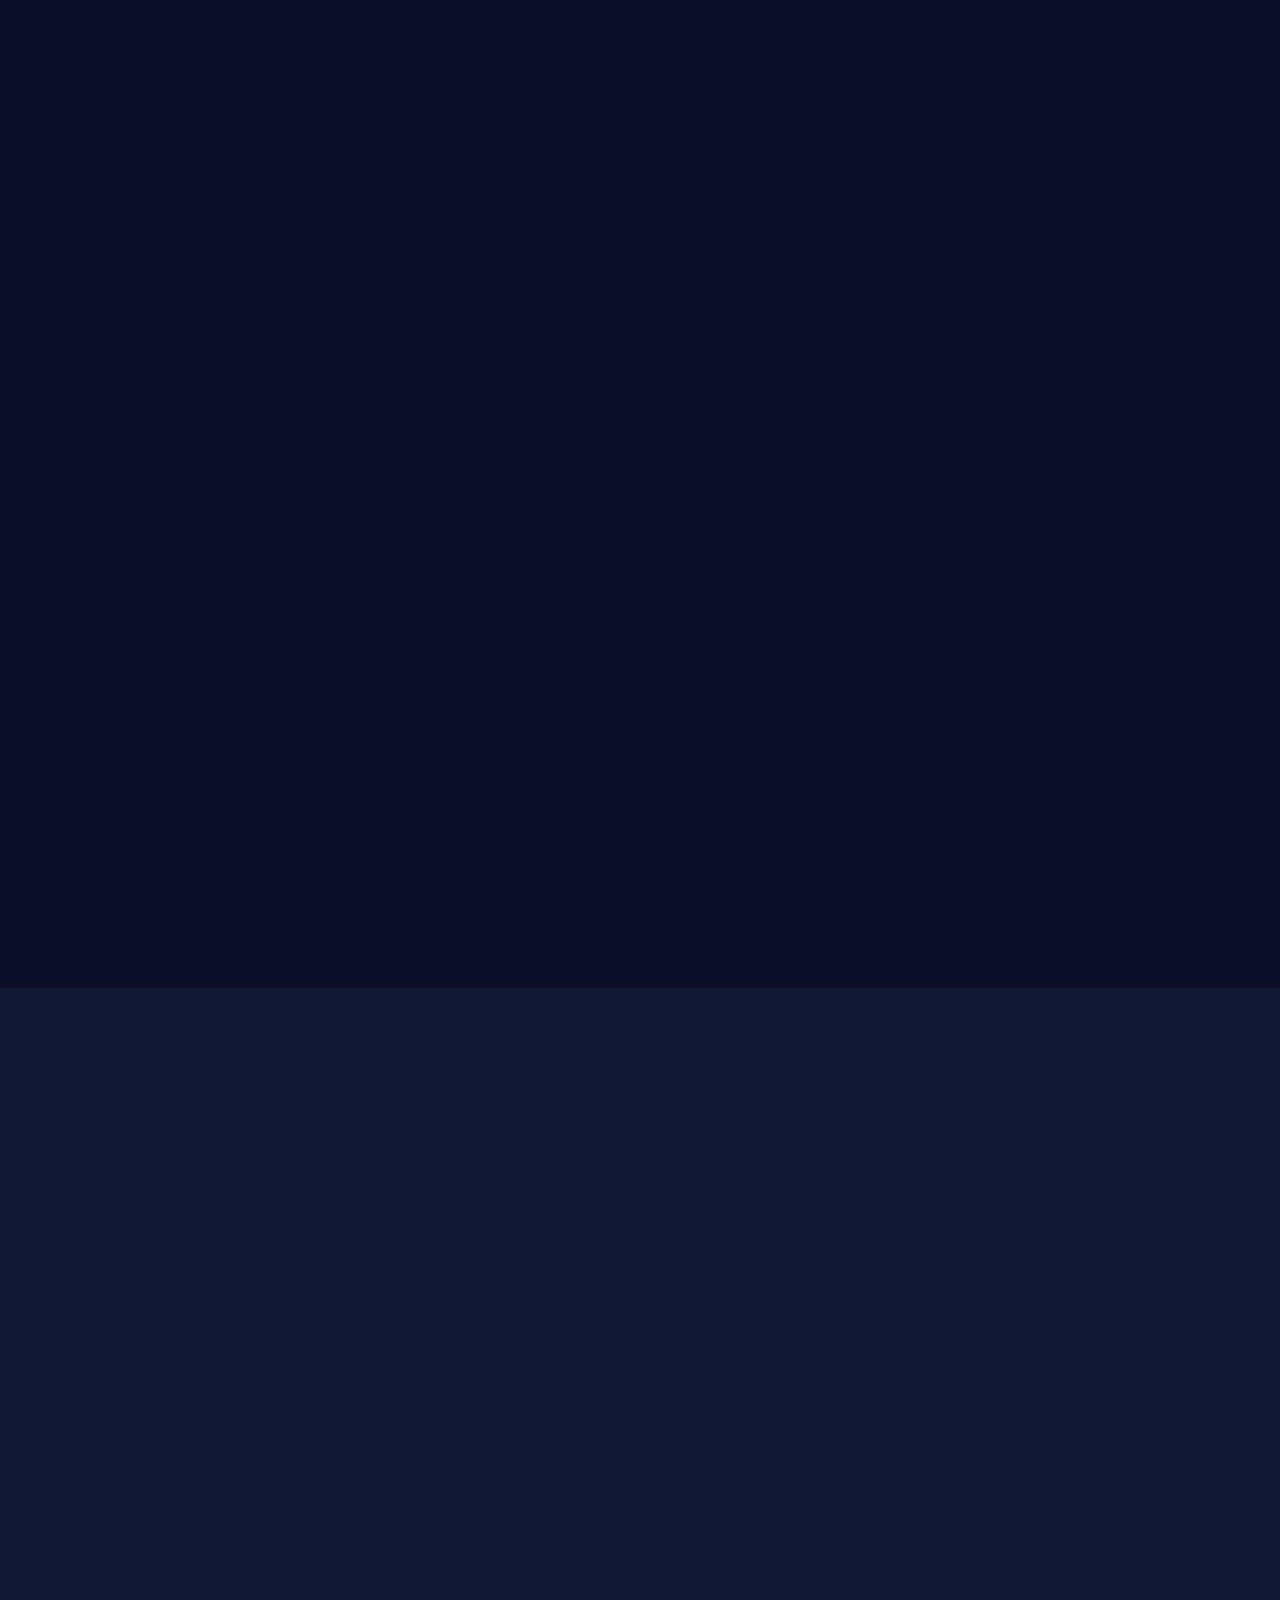
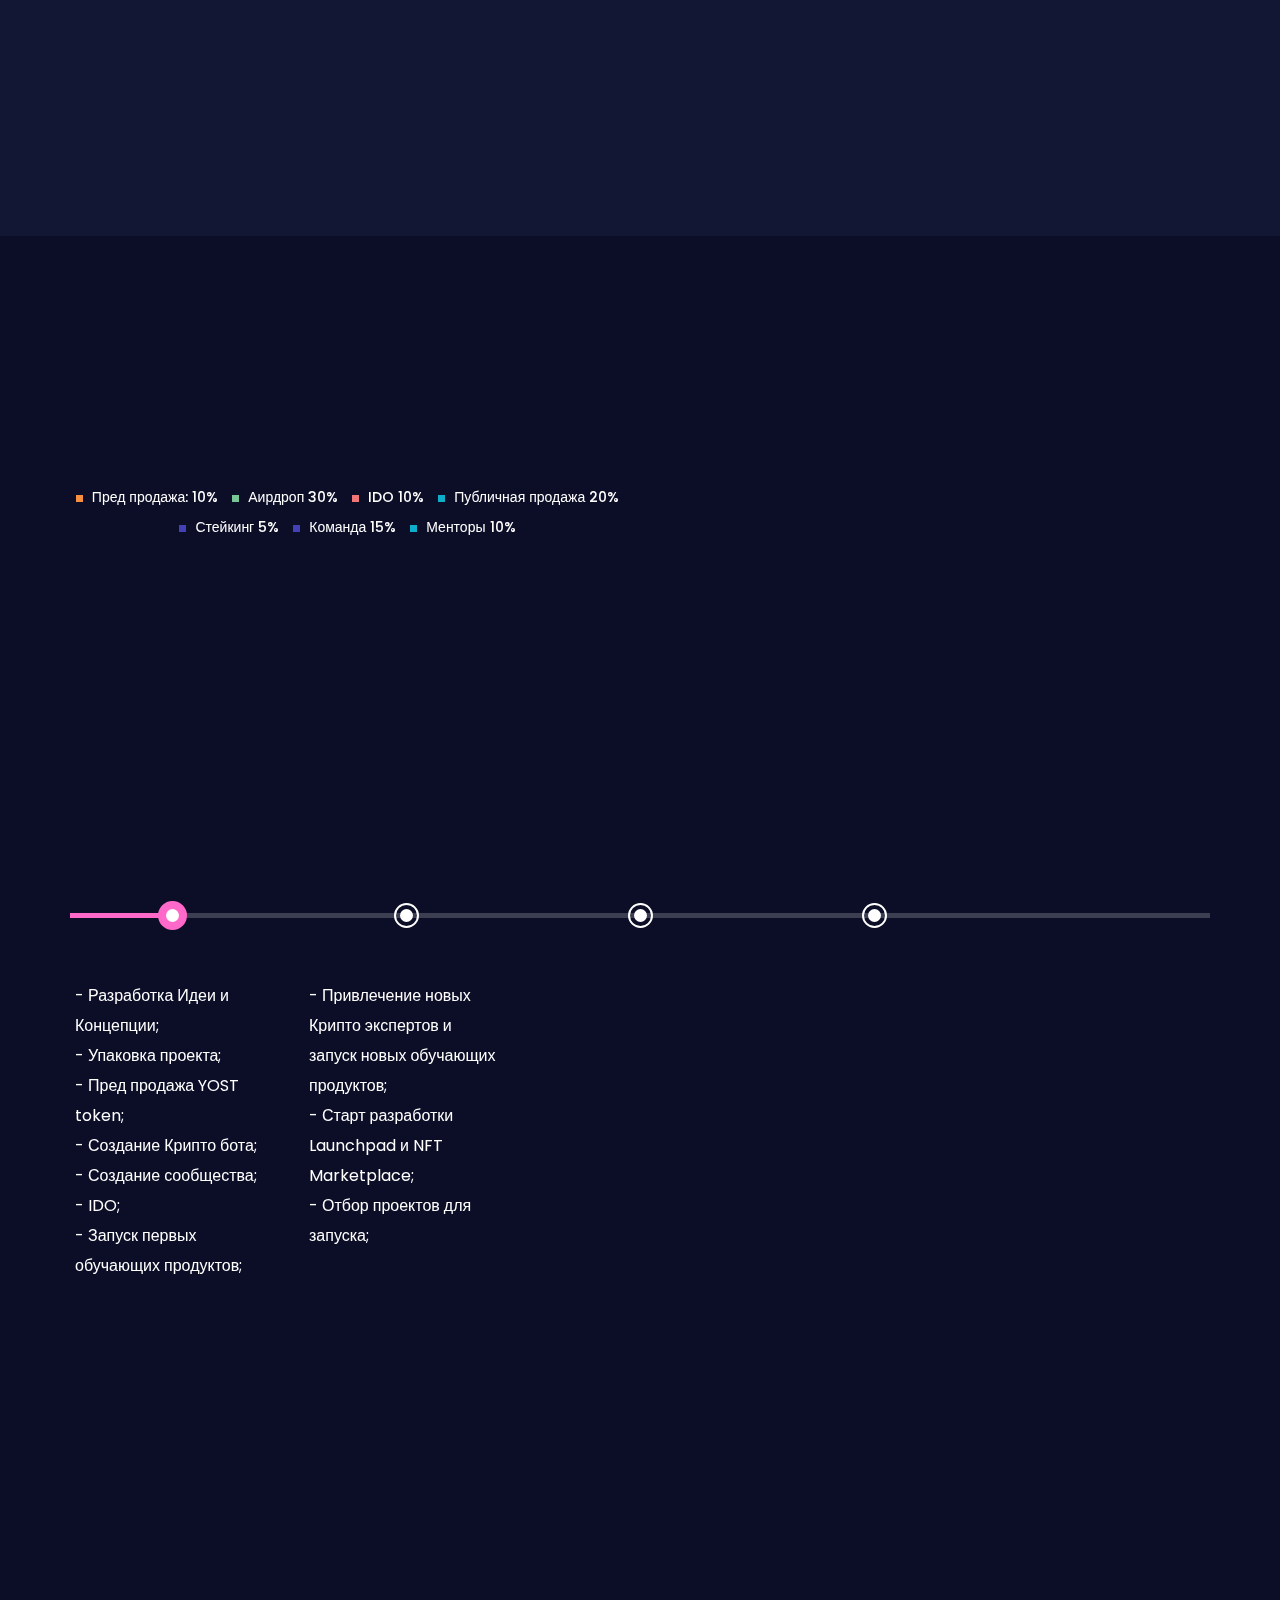
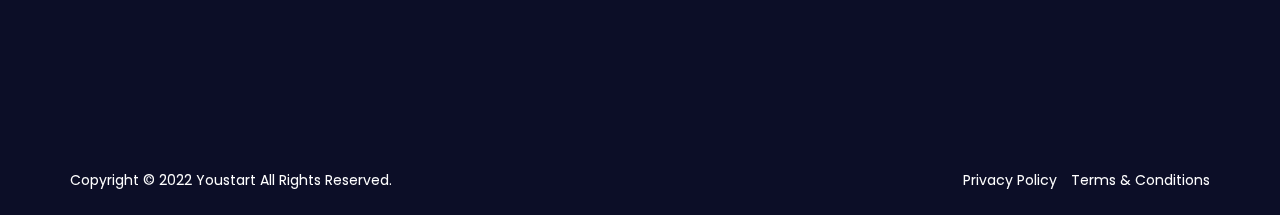
==== commit 4faa4d36: "Update ru.html" ====
--- a/ru.html
+++ b/ru.html
@@ -141,7 +141,6 @@
                        
                     </div>
                     <div class="btn_group pt-2 pb-3 animation" data-animation="fadeInUp" data-animation-delay="1.4s"> 
-                        <a href="#whitepaper" class="btn btn-default btn-radius nav-link content-popupa">Whitepaper <i class="ion-ios-arrow-thin-right"></i></a> 
                         <a href="#" class="btn btn-border btn-radius"> купить токены сейчас<i class="ion-ios-arrow-thin-right"></i></a> 
                     </div>
                     
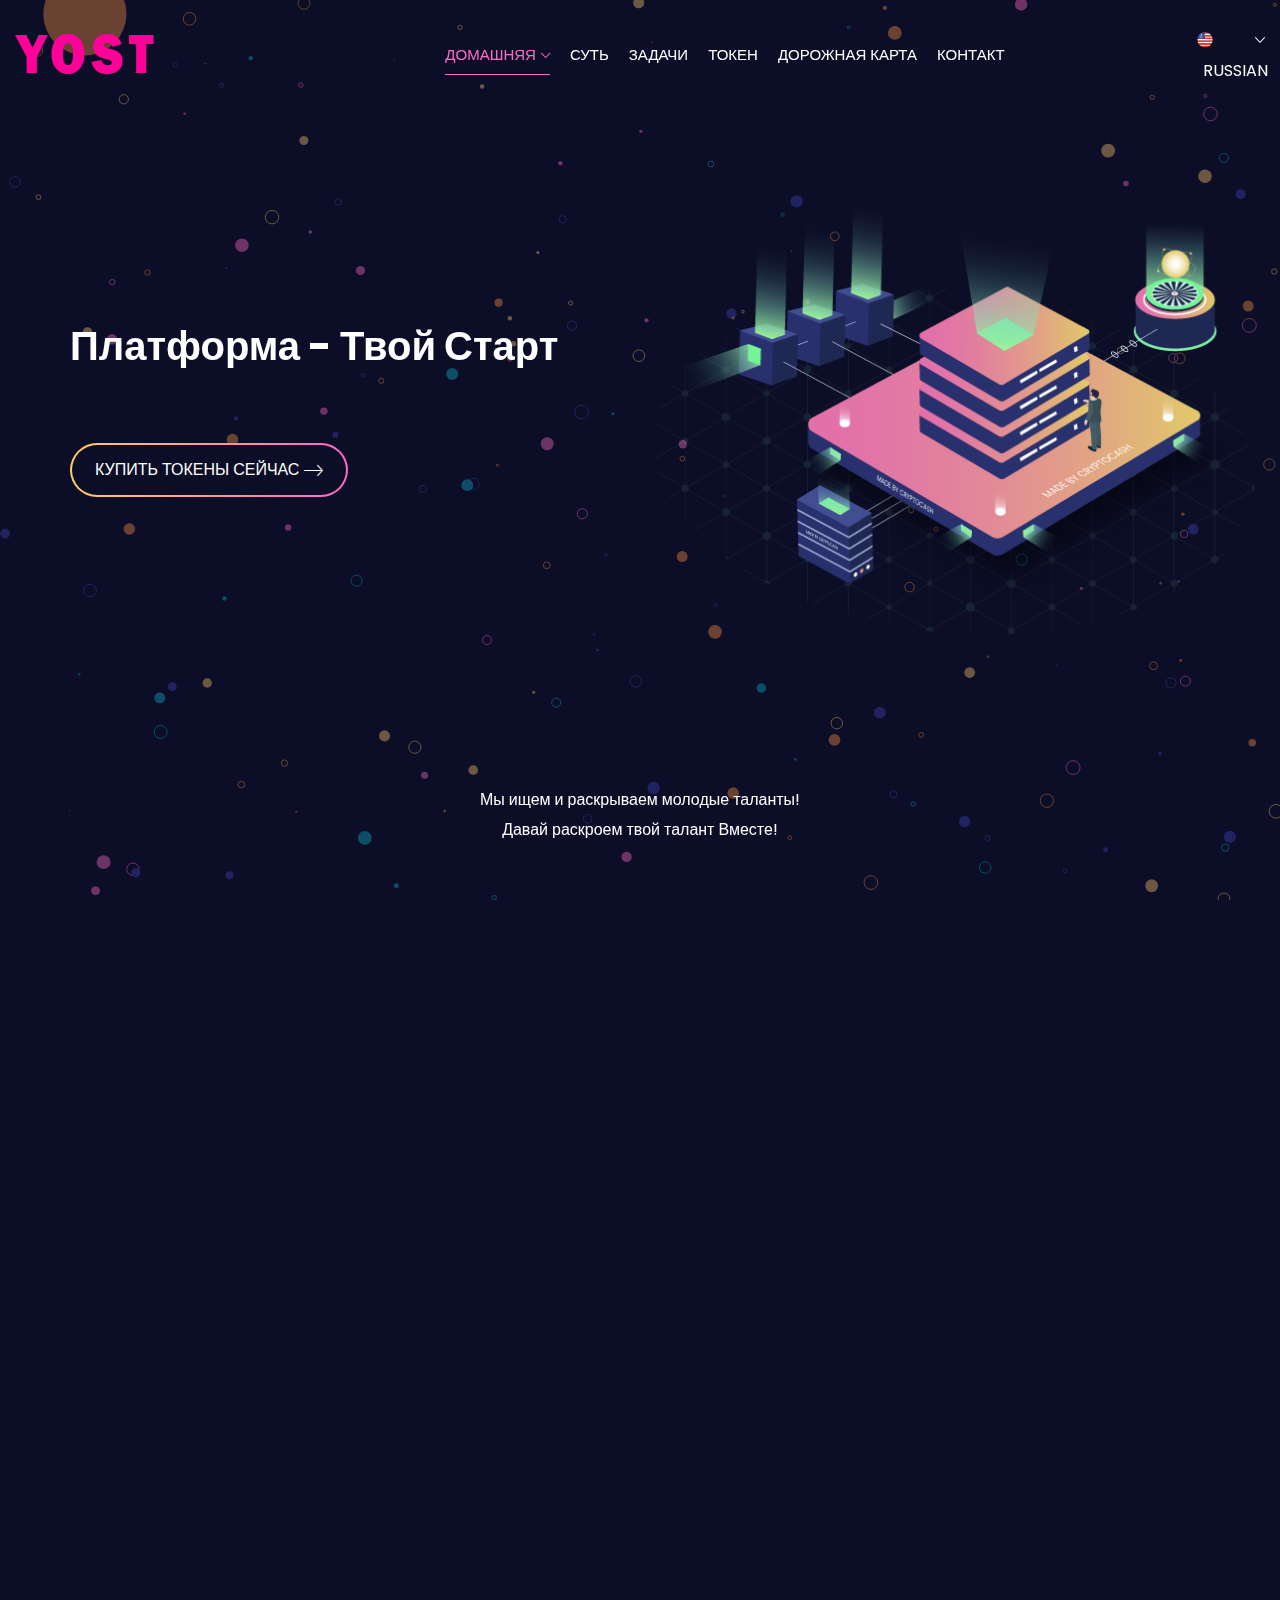
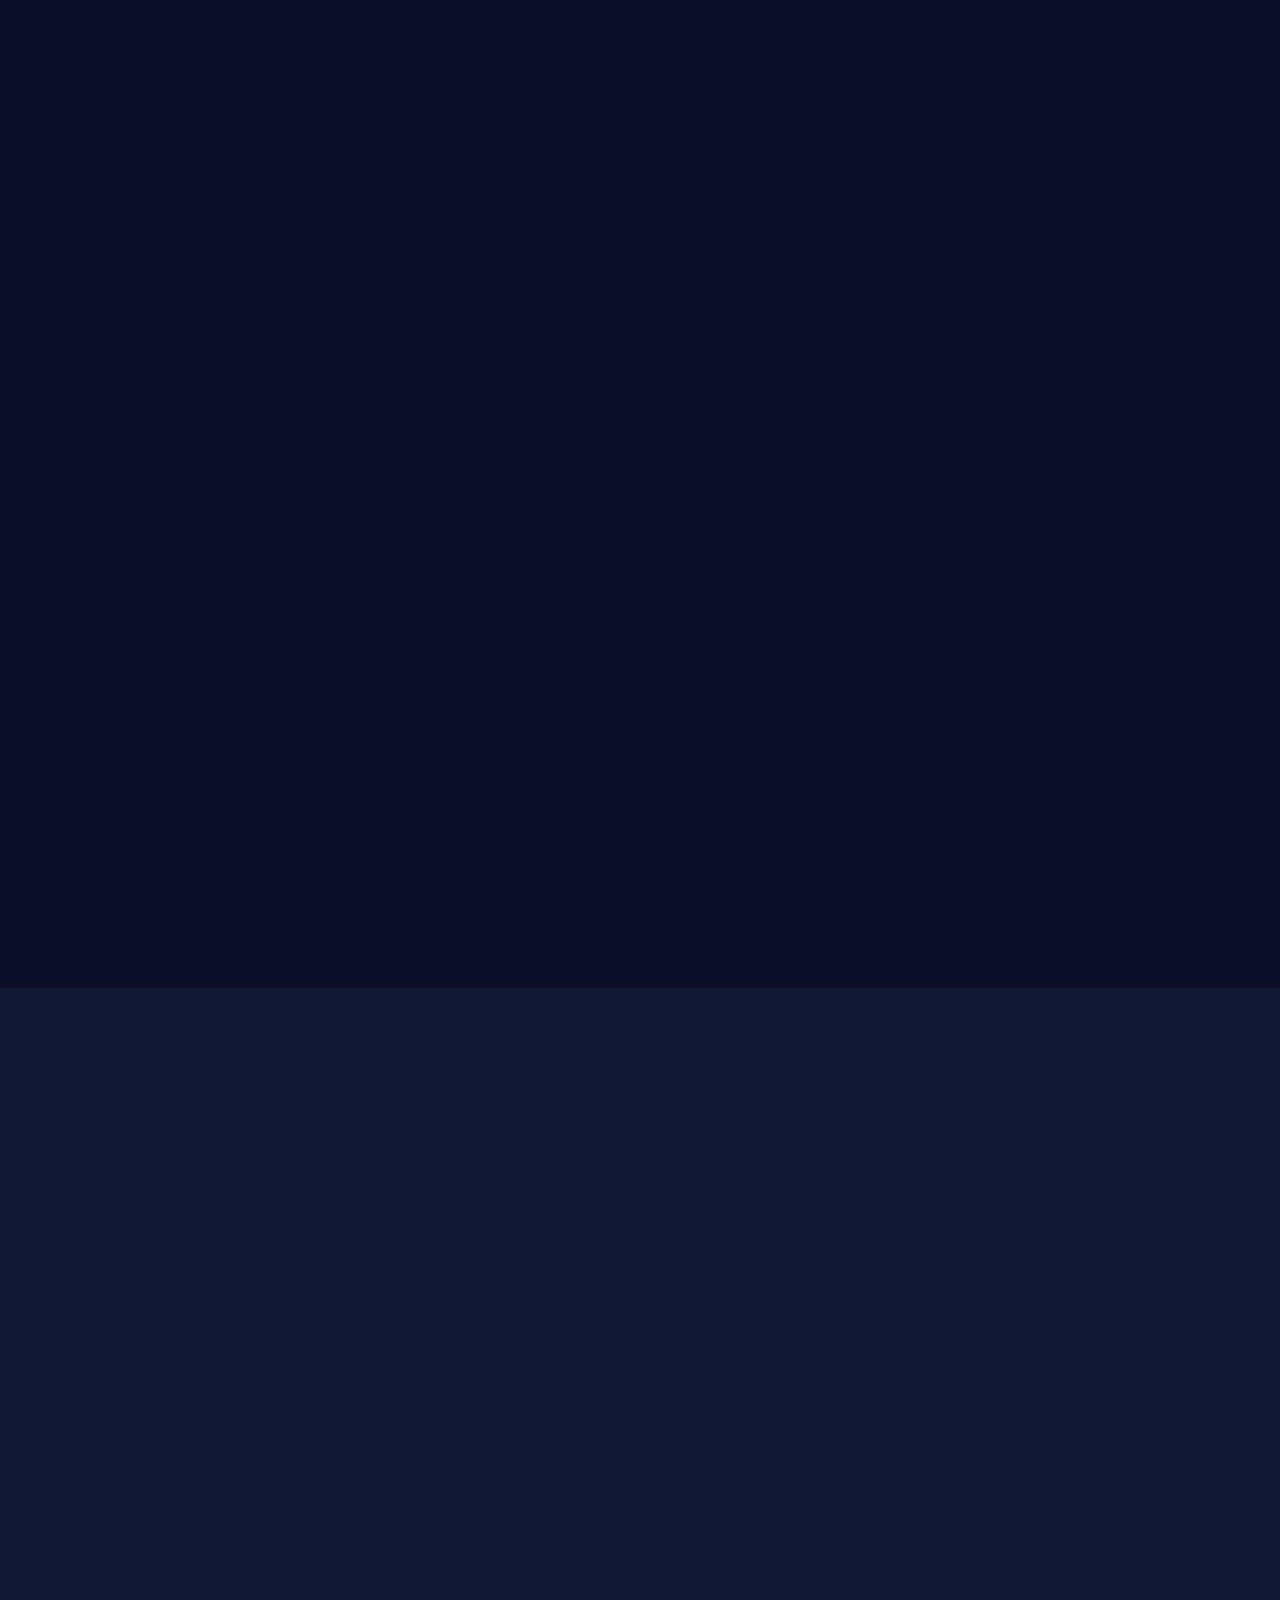
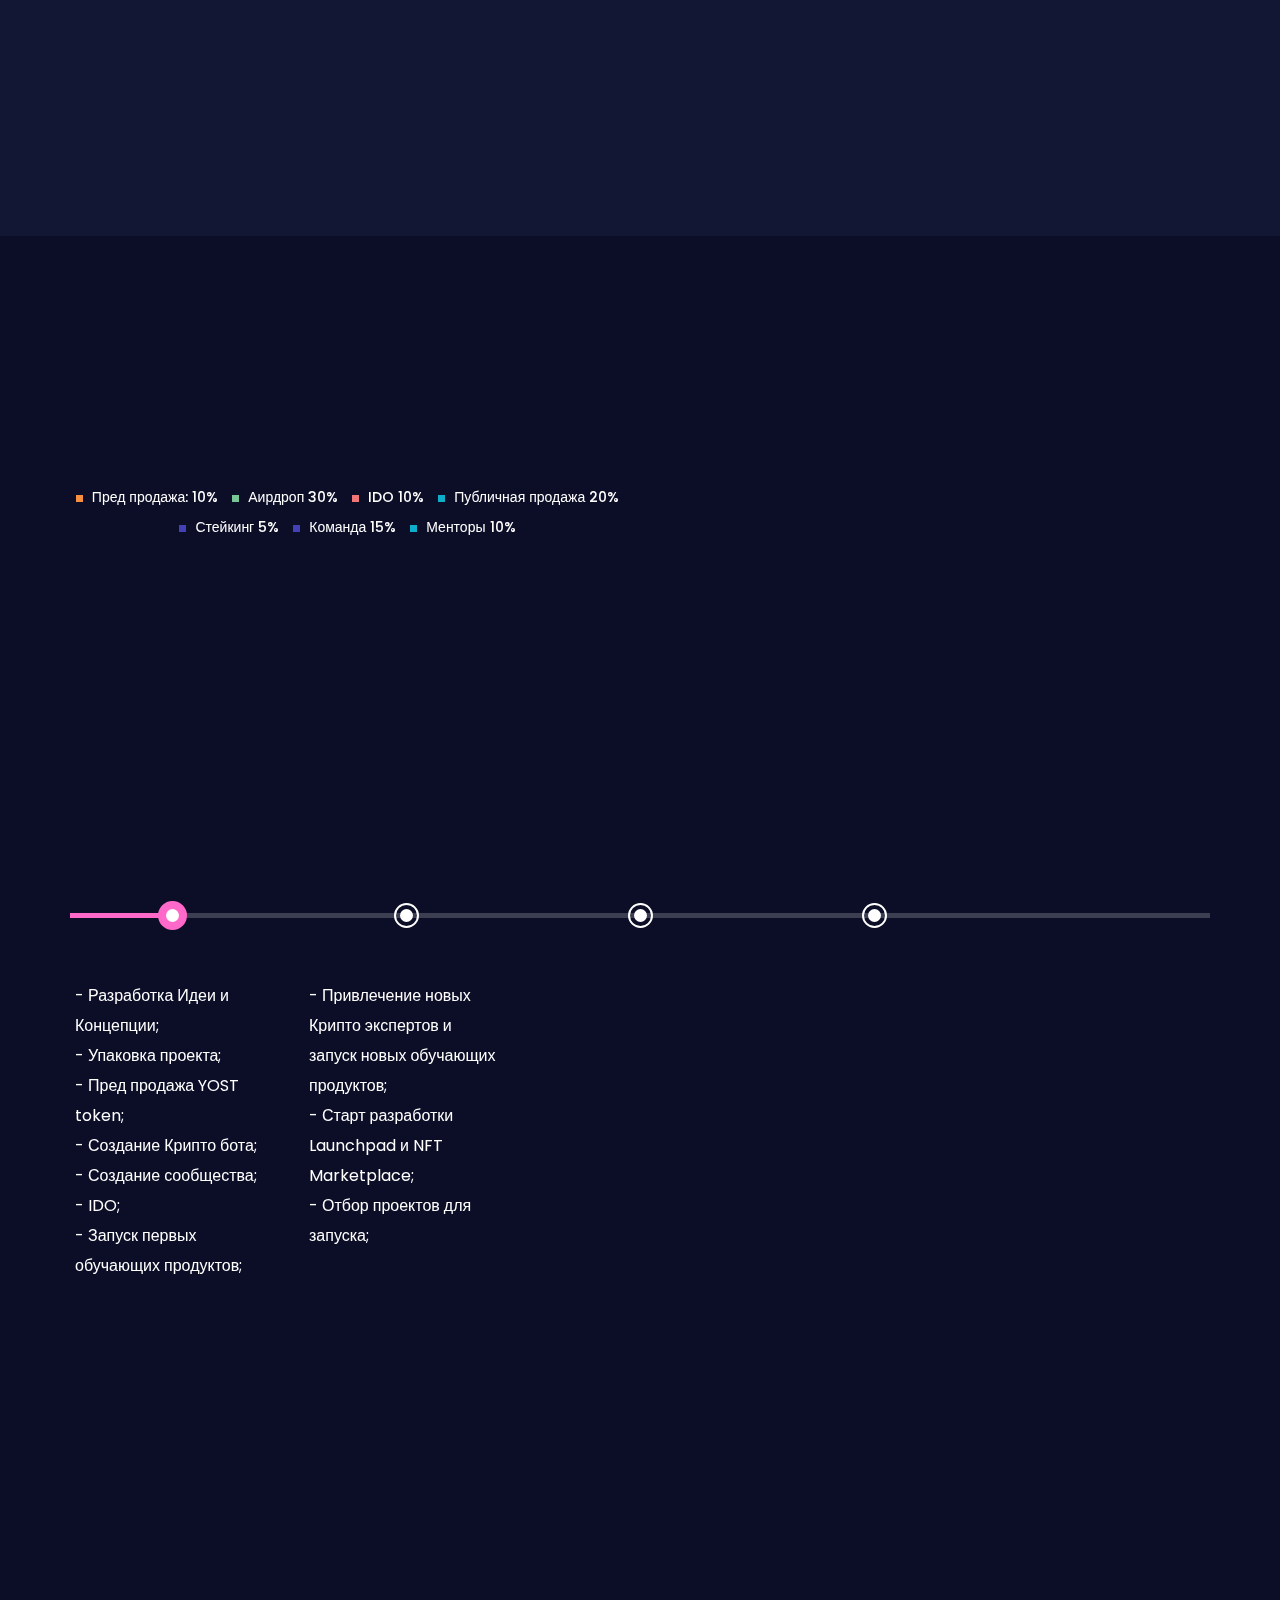
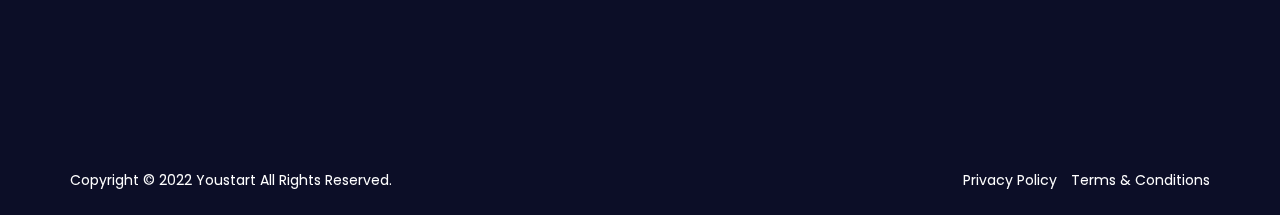
==== commit 49d531ec: "Update ru.html" ====
--- a/ru.html
+++ b/ru.html
@@ -35,27 +35,6 @@
 <link id="layoutstyle" rel="stylesheet" href="css/theme.css">
 
 <!-- Global site tag (gtag.js) - Google Analytics -->
-<script async src="https://www.googletagmanagera.com/gtag/js?id=UA-106310707-1"></script>
-<script>
-  window.dataLayer = window.dataLayer || [];
-  function gtag(){dataLayer.push(arguments);}
-  gtag('js', new Date());
- gtag('config', 'UA-106310707-1', { 'anonymize_ip': true });
-</script>
-
-<!-- Start of StatCounter Code -->
-<script>
-	<!--
-	var sc_project=11921154;
-	var sc_security="6c07f98b";
-		var scJsHost = (("https:" == document.location.protocol) ?
-		"https://secure." : "http://www.");
-			//-->
-			
-document.write("<sc"+"ript src='" +scJsHost +"statcounter.com/counter/counter.js'></"+"script>");
-</script>
-<noscript><div class="statcounter"><a title="web analytics" href="https://statcountera.com/"><img class="statcounter" src="https://c.statcountera.com/11921154/0/6c07f98b/0/" alt="web analytics"></a></div></noscript>
-<!-- End of StatCounter Code -->
 
 </head>
 
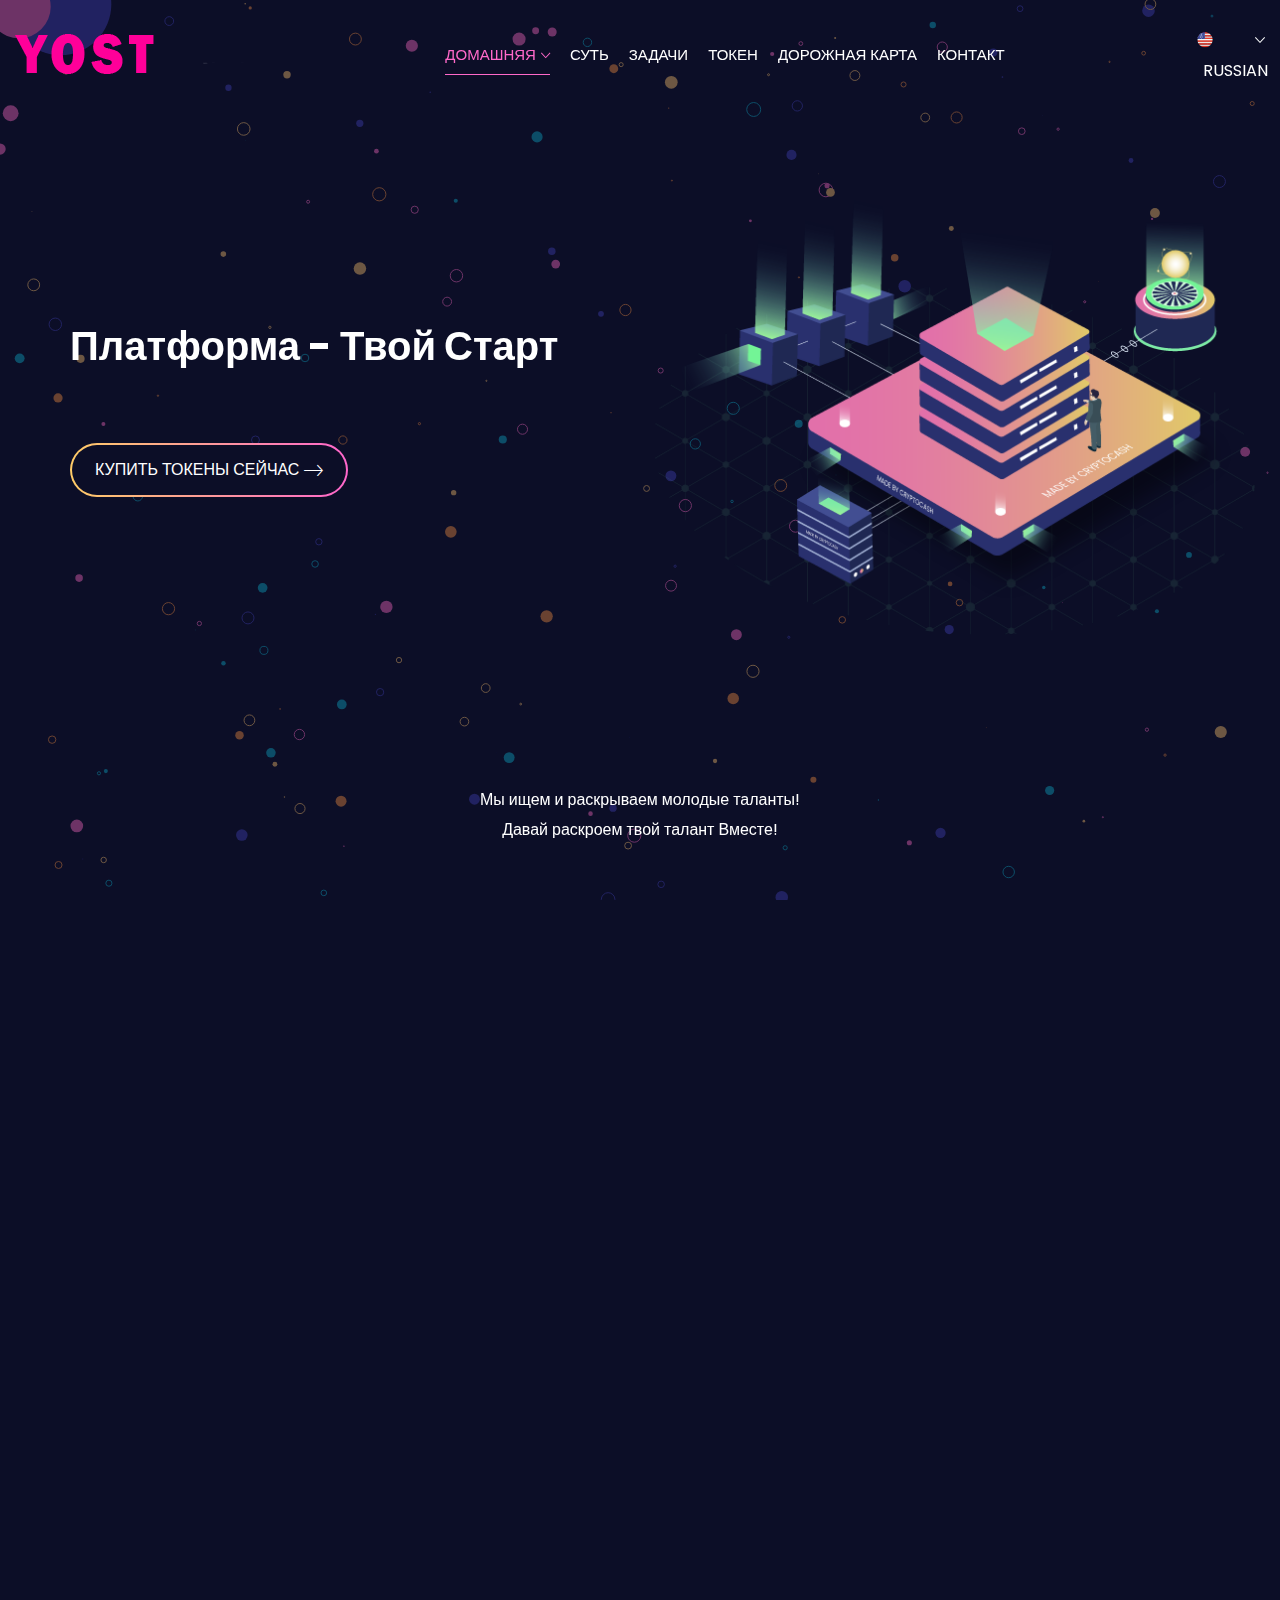
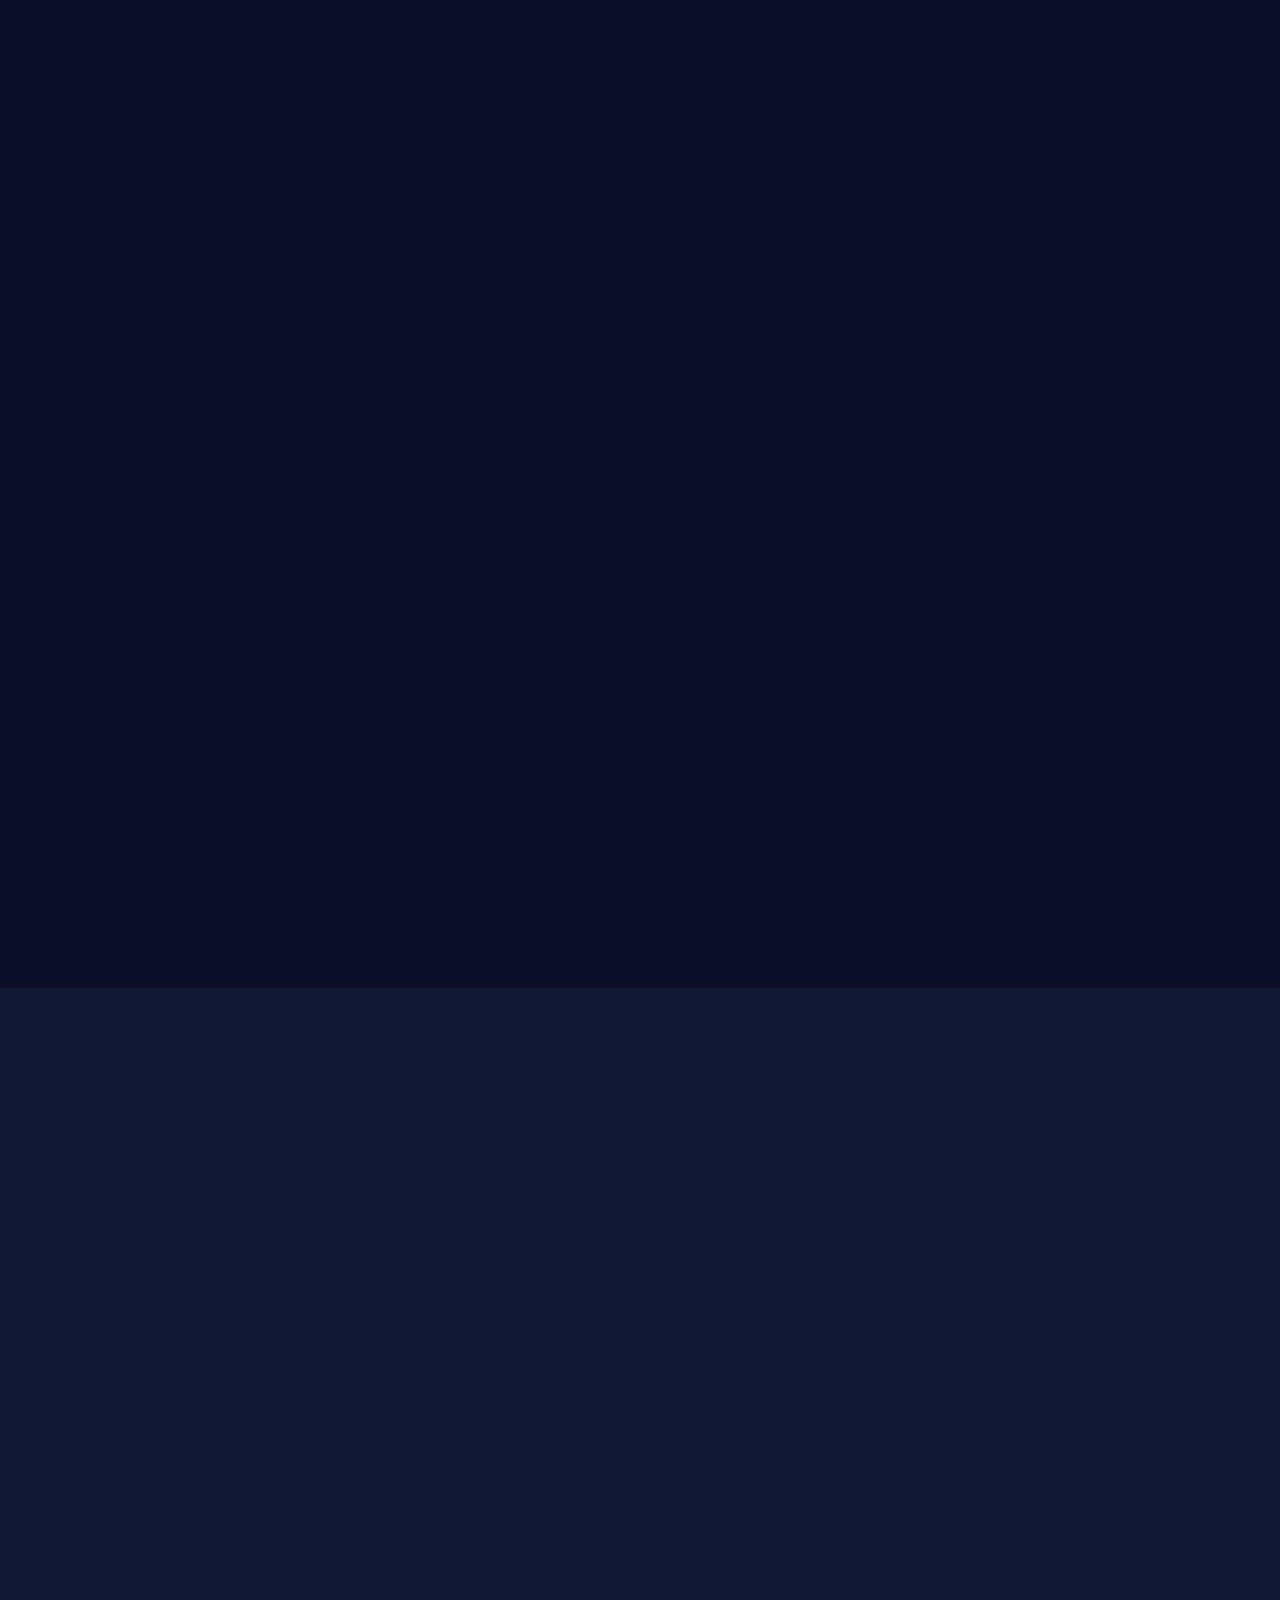
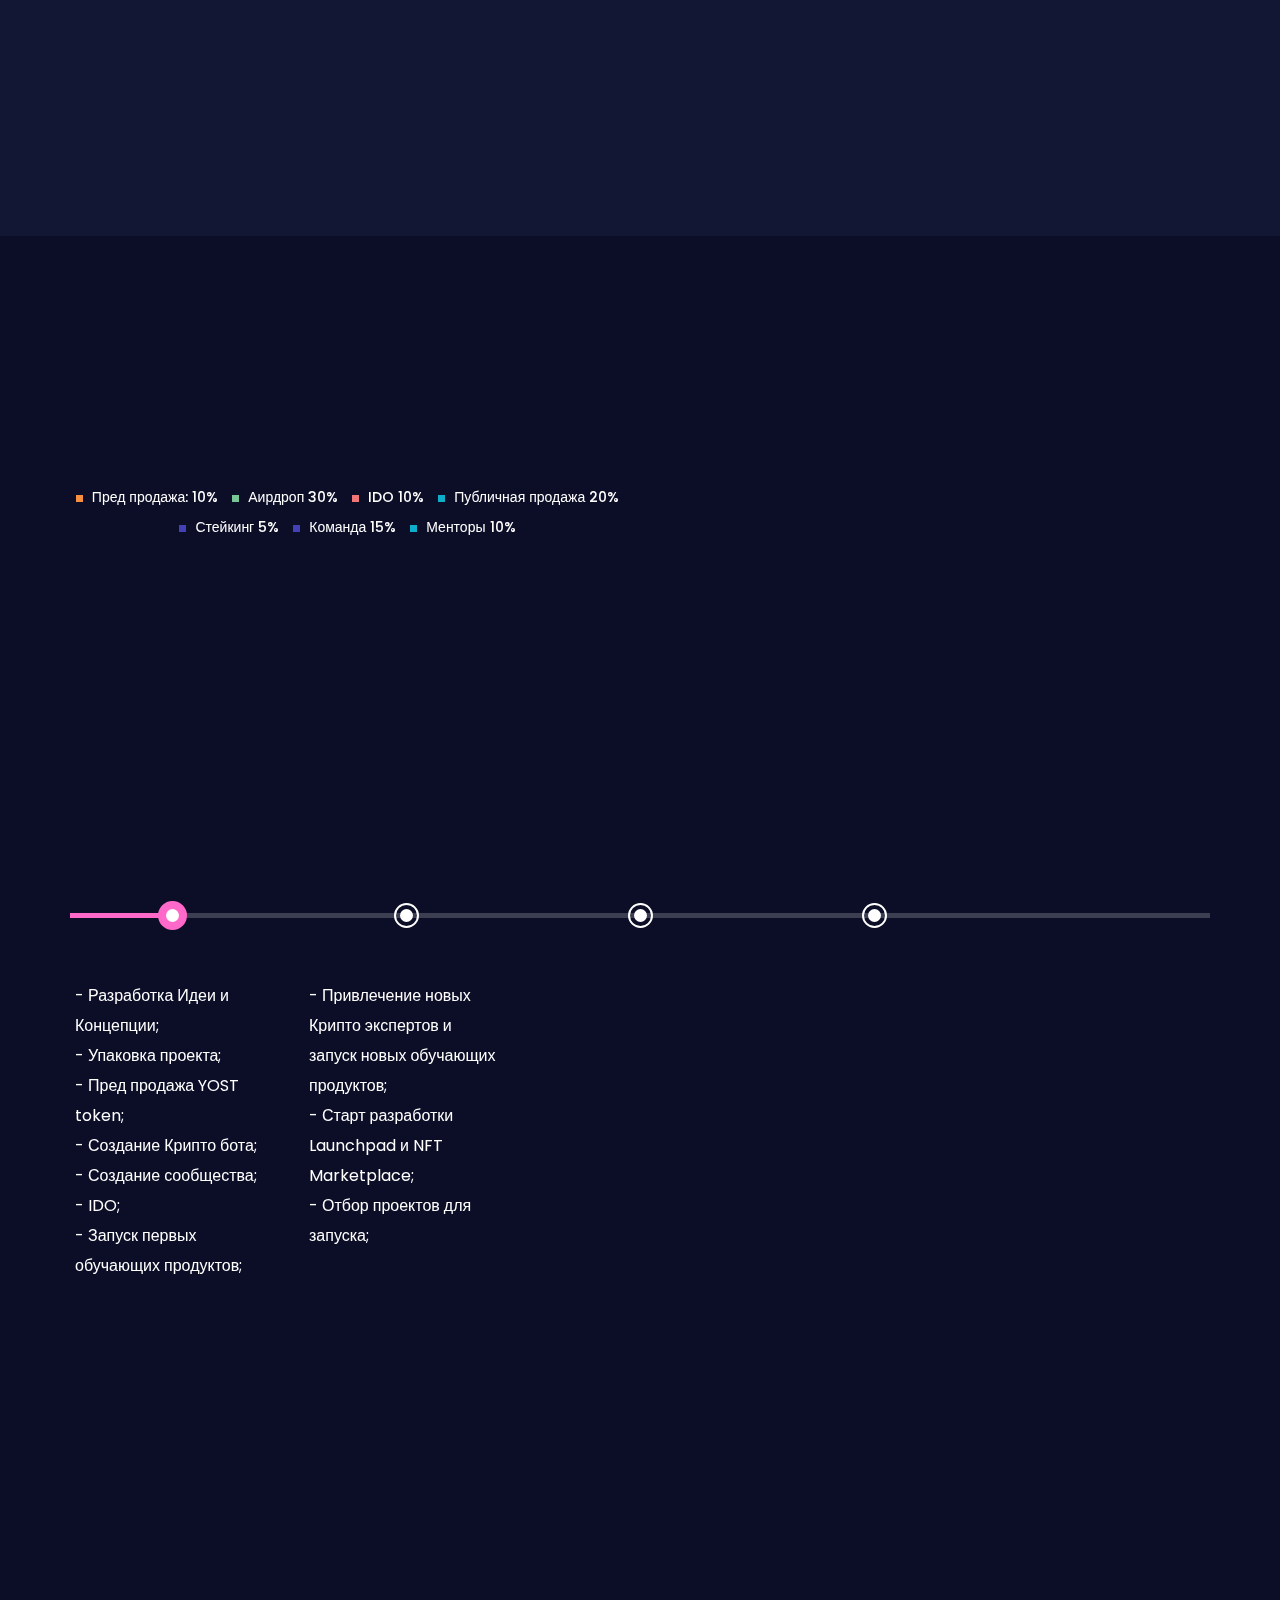
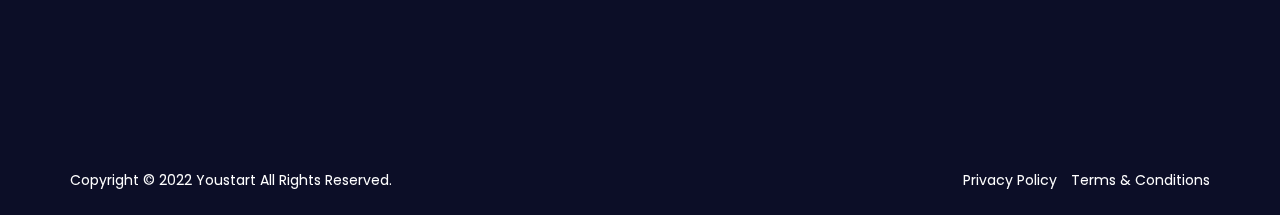
==== commit 4336c44d: "Update ru.html" ====
--- a/ru.html
+++ b/ru.html
@@ -9,7 +9,9 @@
 <!-- SITE TITLE -->
 <title>Project-Yourstart</title>
 <!-- Favicon Icon -->
+<!--
 <link rel="shortcut icon" type="image/x-icon" href="images/favicon.png">
+-->
 <!-- Animation CSS -->
 <link rel="stylesheet" href="css/animate.css">
 <!-- Latest Bootstrap min CSS -->
